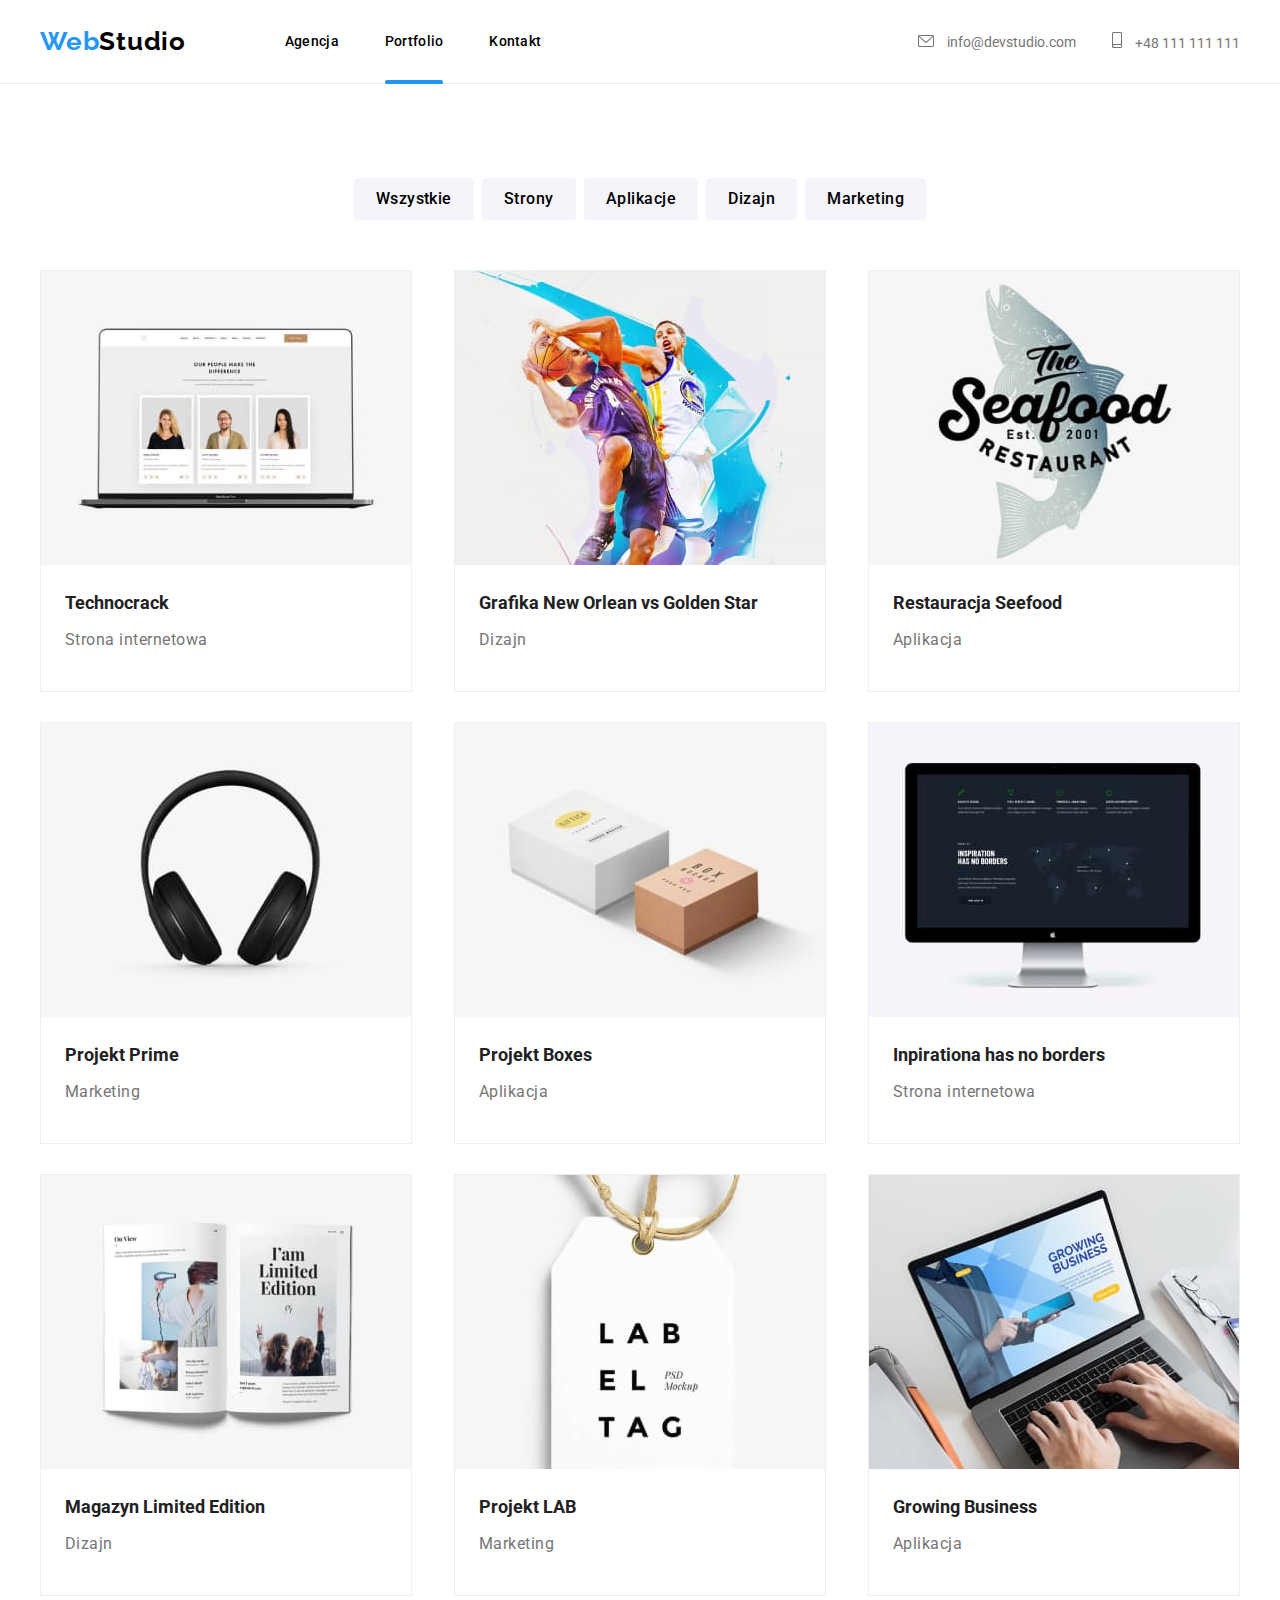
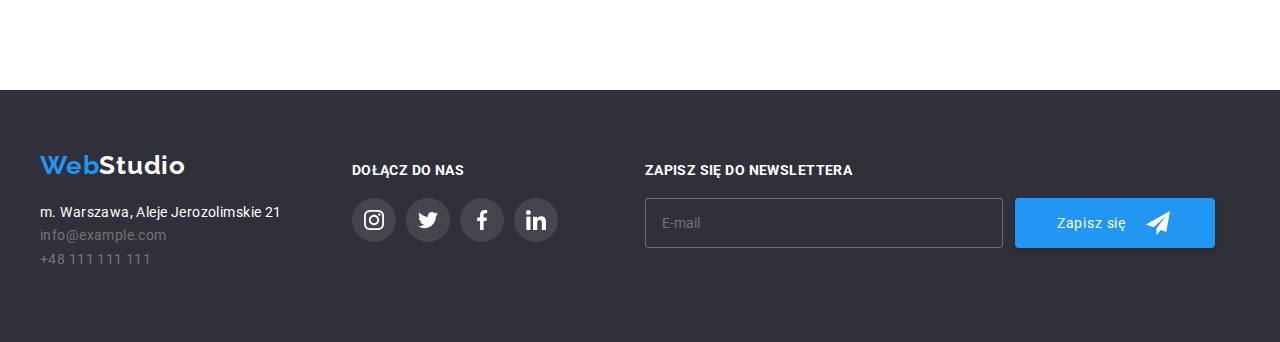
==== portfolio.html @ 285a7f30 "zklonowane repozytorium 06" ====
<!DOCTYPE html>
<html lang="pl">
<head>
    <meta charset="UTF-8">
    <meta http-equiv="X-UA-Compatible" content="IE=edge">
    <meta name="viewport" content="width=device-width, initial-scale=1.0">
    <link rel="stylesheet" href="https://cdnjs.cloudflare.com/ajax/libs/modern-normalize/1.0.0/modern-normalize.min.css" />
    <link rel="stylesheet" href="css/styles.css">
    <link rel="preconnect" href="https://fonts.googleapis.com">
    <link rel="preconnect" href="https://fonts.gstatic.com" crossorigin>
    <link href="https://fonts.googleapis.com/css2?family=Raleway:wght@700&family=Roboto:wght@400;500;700;900&display=swap"
        rel="stylesheet">
    <title>Portfolio</title>
</head>
<body>
    <header>
        <div class="container">
            <a class="logo" href="index.html"><span class="logo-accent">Web</span>Studio</a>
            <nav class="navigation">
                <ul class="list">
                    <li class="list-nav-item"><a class="link" href="index.html">Agencja</a></li>
                    <li class="list-nav-item"><a class="link active" href="portfolio.html">Portfolio</a></li>
                    <li class="list-nav-item"><a class="link" href="/contact">Kontakt</a></li>
                </ul>
            </nav>
            <div class="link-contact-icon">
                <a href="mailto:info@devstudio.com" class="link-contact">
                    <svg class="icon-contact" id="icon-envelope" width="16" height="12">
                        <use href="images/icon.svg#icon-envelope"></use>
                            </svg> info@devstudio.com</a>
            </div>
            <div class="link-contact-icon">
                <a href="tel:+48111111111" class="link-contact">
                    <svg class="icon-contact" id="icon-smartphone" width="10" height="16">
                        <use href="images/icon.svg#icon-smartphone"></use>
                            </svg> +48 111 111 111</a>
            </div>
    </header>
    <main>
        <section class="portfolio-list-button">
            <div class="container">
                <ul class="list portfolio-list-button">
                    <li class="porfolio-list-item"><button class="button-portfolio" type="button">Wszystkie</button></li>
                    <li class="porfolio-list-item"><button class="button-portfolio" type="button">Strony</button></li>
                    <li class="porfolio-list-item"><button class="button-portfolio" type="button">Aplikacje</button></li>
                    <li class="porfolio-list-item"><button class="button-portfolio" type="button">Dizajn</button></li>
                    <li class="porfolio-list-item"><button class="button-portfolio" type="button">Marketing</button></li>
                </ul>
            </div>
        </section>
        <section>
            <div class="container">
            <ul class="list portfolio-list-card">
                <li class="portfolio-card-item">    
                    <figure class="portfolio-card">
                        <img src="images/technocrack.jpg" alt="Technocrack" width="370px" height="294">
                        <div class="overlay">
                            <p class="overlay-text">Technocrack jest popularną platformą wykorzystywaną do rozpowszechniania koronawirusa. Firmy wykorzystują tę platformę
                            do celów szpiegowskich i ataków na niezabezpieczone serwery konkurencji</p>
                        </div>
                        <figcaption class="figcaption-portfolio">
                            <h3>Technocrack</h3>
                            <p class="accent-card">Strona internetowa</p>
                        </figcaption>
                    </figure>
                </li>
                <li class="portfolio-card-item">
                     <figure class="portfolio-card">
                        <img src="images/new-orlean-vs-golden-star.jpg" alt="New Orlean vs Golden Star" width="370" height="294">
                        <div class="overlay">
                            <p class="overlay-text">Technocrack jest popularną platformą wykorzystywaną do rozpowszechniania koronawirusa. Firmy
                                wykorzystują tę platformę
                                do celów szpiegowskich i ataków na niezabezpieczone serwery konkurencji</p>
                        </div>
                        <figcaption class="figcaption-portfolio">
                            <h3>Grafika New Orlean vs Golden Star</h3>
                            <p class="accent-card">Dizajn</p>
                        </figcaption>
                    </figure>
                </li>
                <li class="portfolio-card-item">
                     <figure class="portfolio-card">
                        <img src="images/restauracja-seefood.jpg" alt="Restauracja Seefood" width="370" height="294">
                        <div class="overlay">
                            <p class="overlay-text">Technocrack jest popularną platformą wykorzystywaną do rozpowszechniania koronawirusa. Firmy
                                wykorzystują tę platformę
                                do celów szpiegowskich i ataków na niezabezpieczone serwery konkurencji</p>
                        </div><figcaption class="figcaption-portfolio">
                            <h3>Restauracja Seefood</h3>
                            <p class="accent-card">Aplikacja</p>
                        </figcaption>
                     </figure>
                </li>
                <li class="portfolio-card-item">
                    <figure class="portfolio-card">
                        <img src="images/projekt-prime.jpg" alt="Projekt Prime" width="370" height="294">
                        <div class="overlay">
                            <p class="overlay-text">Technocrack jest popularną platformą wykorzystywaną do rozpowszechniania koronawirusa. Firmy
                                wykorzystują tę platformę
                                do celów szpiegowskich i ataków na niezabezpieczone serwery konkurencji</p>
                        </div>
                        <figcaption class="figcaption-portfolio">
                            <h3>Projekt Prime</h3>
                            <p class="accent-card">Marketing</p>
                        </figcaption>
                    </figure>
                </li>
                <li class="portfolio-card-item">
                    <figure class="portfolio-card">
                        <img src="images/projekt-boxes.jpg" alt="Projekt boxes" width="370" height="294">
                        <div class="overlay">
                            <p class="overlay-text">Technocrack jest popularną platformą wykorzystywaną do rozpowszechniania koronawirusa. Firmy
                                wykorzystują tę platformę
                                do celów szpiegowskich i ataków na niezabezpieczone serwery konkurencji</p>
                        </div>
                        <figcaption class="figcaption-portfolio">
                            <h3>Projekt Boxes</h3>
                            <p class="accent-card">Aplikacja</p>
                        </figcaption>
                    </figure>
                </li>
                <li class="portfolio-card-item">
                    <figure class="portfolio-card">
                        <img src="images/Inspiration-has-no-Borders.jpg" alt="Inspiration has no borders" width="370" height="294">
                        <div class="overlay">
                            <p class="overlay-text">Technocrack jest popularną platformą wykorzystywaną do rozpowszechniania koronawirusa. Firmy
                                wykorzystują tę platformę
                                do celów szpiegowskich i ataków na niezabezpieczone serwery konkurencji</p>
                        </div>
                        <figcaption class="figcaption-portfolio">
                            <h3>Inpirationa has no borders</h3>
                            <p class="accent-card">Strona internetowa</p>
                        </figcaption>
                    </figure>
                </li>
                <li class="portfolio-card-item">
                    <figure class="portfolio-card">
                        <img src="images/Magazyn-Limited-Edition.jpg" alt="Magazyn Limited Edition" width="370" height="294">
                        <div class="overlay">
                            <p class="overlay-text">Technocrack jest popularną platformą wykorzystywaną do rozpowszechniania koronawirusa. Firmy
                                wykorzystują tę platformę
                                do celów szpiegowskich i ataków na niezabezpieczone serwery konkurencji</p>
                        </div>
                        <figcaption class="figcaption-portfolio">
                            <h3>Magazyn Limited Edition</h3>
                            <p class="accent-card">Dizajn</p>
                        </figcaption>
                    </figure>
                </li>
                <li class="portfolio-card-item">
                    <figure class="portfolio-card">
                        <img src="images/Projekt-LAB.jpg" alt="Projekt LAB" width="370" height="294">
                        <div class="overlay">
                            <p class="overlay-text">Technocrack jest popularną platformą wykorzystywaną do rozpowszechniania koronawirusa. Firmy
                                wykorzystują tę platformę
                                do celów szpiegowskich i ataków na niezabezpieczone serwery konkurencji</p>
                        </div>
                        <figcaption class="figcaption-portfolio">
                            <h3>Projekt LAB</h3>
                            <p class="accent-card"></span>Marketing</p>
                        </figcaption>
                    </figure>
                </li>
                <li class="portfolio-card-item">
                    <figure class="portfolio-card">
                        <img src="images/Growing-Business.jpg" alt="Growing Business" width="370" height="294">
                        <div class="overlay">
                            <p class="overlay-text">Technocrack jest popularną platformą wykorzystywaną do rozpowszechniania koronawirusa. Firmy
                                wykorzystują tę platformę
                                do celów szpiegowskich i ataków na niezabezpieczone serwery konkurencji</p>
                        </div>
                        <figcaption class="figcaption-portfolio">
                            <h3>Growing Business</h3>
                            <p class="accent-card">Aplikacja</p>
                        </figcaption>
                    </figure>
                </li>

            </ul>
            </div>
        </section>
    </main>
    <footer class="footer">
        <div class="container">
            <div class="footer-flex">
                <div class="footer-aside">
                    <a class="logo" href="/"><span class="logo-accent">Web</span><span
                            class="logo-accent-footer">Studio</span></a>
                    <div class="footer-adress">
                        <address class="address">m. Warszawa, Aleje Jerozolimskie 21</address>
                        <address class="address">
                            <a class="link-contact" href="mailto:info@example.com"> info@example.com</a>
                        </address>
                        <address class="address">
                            <a class="link-contact" href="tel:+48111111111">+48 111 111 111</a>
                        </address>
                    </div>
                </div>    
                <section class="footer-social-links">
                    <h4 class="footer-social-links-tittle"> DOŁĄCZ DO NAS</h4>
                    <ul class="footer-social-list list">
                        <li class="footer-social-list-item_link">
                            <a class="footer-social-list_link" href="https://www.instagram.com">
                                <svg class="footer-social-icon" id="icon-instagram" width="44" height="44">
                                    <use href="images/icon.svg#icon-instagram"></use>
                                </svg>
                            </a>
                        </li>
                        <li class="footer-social-list-item_link">
                            <a class="footer-social-list_link" href="https://twitter.com">
                                <svg class="footer-social-icon" id="icon-twitter" width="44" height="44">
                                    <use href="images/icon.svg#icon-twitter"></use>
                                </svg>
                            </a>
                        </li>
                        <li class="footer-social-list-item_link">
                            <a class="footer-social-list_link" href="https://facebook.com">
                                <svg class="footer-social-icon" id="icon-facebbok" width="44" height="44">
                                    <use href="images/icon.svg#icon-facebook"></use>
                                </svg>
                            </a>
                        </li>
                        <li class="footer-social-list-item_link">
                            <a class="footer-social-list_link" href="https://pl.linkedin.com/">
                                <svg class="footer-social-icon" id="icon-in" width="44" height="44">
                                    <use href="images/icon.svg#icon-in"></use>
                                </svg>
                            </a>
                        </li>
                    </ul>
                </section>
                <div class="newsletter-flex">
                    <form class="newsletter">
                        <label class="footer-social-links-tittle" name="email"> ZAPISZ SIĘ DO NEWSLETTERA</label>
                        <div class="newsletter-submit-flex">
                            <input class="newsletter-input" type="email" placeholder="E-mail" />
                            <button class="newsletter-button" type="submit">
                                <p>Zapisz się</p>
                                <svg class="newsletter-submit-svg">
                                    <use class="newsletter-icon-svg" href="/images/icon.svg#icon-send"></use>
                                </svg>
                            </button>
                        </div>
                    </form>
                </div>
            </div>
    </footer>

</body>
</html>
---- css/styles.css ----
body {
        font-family: 'Roboto', 'Raleway', sans-serif;
        color:var(--main-color);
        
    }

    :root {
        --main-color: #212121;
        --logo-color: #2196F3;
        --link-color: #757575;
        --link-color1: #AFB1B8;
        --bg-color: #2F303A;
    }
    .container {
        width: 1200px;
        padding: 0;
        align-items: center;
        margin: 0 auto;
    }

    a {
        text-decoration: none;
        color:#000000;
    }

    ul,
    p {
        padding: 0;
        margin: 0;
    }

    .list {
        list-style: none;
        padding: 0;
        margin: 0;
    }

    h1,
    h2,
    h3,
    h4,
    h5,
    h6 {
        margin: 0;
    }

    img {
        display: block;
    }

    header .container {
        display: flex;
        justify-content: space-between;
    }

    header {
        border-bottom: 1px solid #ECECEC;
    }

    div .navigation {
        display: flex;
        padding-top: 32px;
        padding-bottom: 32px;     
    }

        /* WebStudio */
    .logo {
        font-family: 'Raleway';
        font-weight: 700;
        font-size: 26px;
        line-height: 1.17;
        margin-right: 93px;
        /* identical to box height */
        letter-spacing: 0.03em;
        padding: 25px 0;
    }

    .logo:hover {
        text-decoration-color: var(--logo-color) ;
    }

    .logo-accent {
        color: var(--logo-color);
       
    }
        /*ustawienia wspólne dla link*/
    .link {
        font-weight: 500;
        font-size: 14px;
        line-height: 1.17;
        letter-spacing: 0.02em;
        transition-property: color;
        transition-duration: 250ms;
        transition-timing-function: cubic-bezier(0.4, 0, 0.2, 1); 
    }    

    .link:hover, 
    .link:focus,
    .link:active {
        color: var(--logo-color);
    }
    
    .link-contact {
        font-size: 14px;
        color: var(--link-color);
        padding: 32px 0;
        transition-property: color;
        transition-duration: 250ms;
        transition-timing-function: cubic-bezier(0.4, 0, 0.2, 1);
    }

    .link-contact:hover,
    .link-contact:focus {
        color: var(--logo-color);
    }


a svg {
    fill: currentColor;
}
.link-contact-icon:not(:last-child) {
    margin-right: 30px;
}
.link-contact-icon {
    display: flex;
    justify-content:center;
    align-items: center;
}
.icon-contact {
    margin-right: 10px;
   
}

ul.list {
    justify-content: space-between;
    display: flex;
}
li.list-nav-item {
    display: flex;
    margin-right: 371px;
}

.list-nav-item:not(:last-child) {
    margin-right: 46px;  
}

.link-contact {
    justify-content: space-evenly;
}
.title {
    max-width: 696px;
    font-weight: 900;
    font-size: 44px;
    line-height: 1.36;
    color: #FFFFFF;
    text-align: center;
    letter-spacing: 0.06em;
    margin-bottom: 30px;
    text-transform: uppercase;
}
   
.title-section {
    display: flex;
    height: 600px;
    padding: 94px 0;
    background-image:linear-gradient(
        rgba(98, 100, 110, 0.4),
        rgba(98, 100, 110, 0.4)),
    url("../images/Img.jpg");
    background-size: cover;
    background-position: center;
    background-repeat: no-repeat;
    /*background-color: rgba(98, 100, 110, 0.4);*/
} 

button {
    font-family: inherit;
    cursor: pointer;
    display: flex;
    justify-content: center;
}

.title-button {
    width: 200px;
    height: 50px;    
    font-weight: 700;
    line-height: 1.87;
    letter-spacing: 0.06em;
    color: #FFFFFF;
    background: var(--logo-color);
    box-shadow: 0px 4px 4px rgba(0, 0, 0, 0.15);
    border-radius: 4px;
    border: none;
    align-items: center;
    justify-content: center;
}
main .title-section {
    flex-direction: column;
    align-items: center;
    justify-content: center;
}
.title-section .container {
    justify-content: center;
    display: flex;
    flex-direction: column;
}

/* portfolio buttons*/

div .portfolio-list-button {
    justify-content: center;
    padding-top: 94px;
    padding-bottom: 50px;
}

ul .porfolio-list-item:not(:last-child) {
    padding-right: 8px;
}
.button-portfolio {
    padding: 6px 22px;
    background: #F5F4FA;
    border-radius: 4px;
    font-weight: 500;
    line-height: 1.875;
    letter-spacing: 0.03em;
    border:none;
    transition-property: background-color, color, box-shadow;
    transition-duration: 250ms;
    transition-timing-function: cubic-bezier(0.4, 0, 0.2, 1);
   
}

.button-portfolio:hover,
.button-portfolio:focus,
.button-portfolio:active {
    background-color: var(--logo-color);
    color: #FFFFFF;
    /* shadow-middle */
    box-shadow: 0px 3px 1px rgba(0, 0, 0, 0.1), 0px 1px 2px rgba(0, 0, 0, 0.08), 0px 2px 2px rgba(0, 0, 0, 0.12);
    border-radius: 4px;
}

/*portfolio cards*/
div .portfolio-list-card {
    display: flex;
    flex-wrap: wrap; 
    padding-bottom: 94px;
}

ul .portfolio-card-item:nth-child(-n + 5) {
    margin-bottom: 30px;
}
li .portfoli-card-item {
    margin-left: 10px;
    margin-top: 10px;
    flex-basis: calc(100%/3-10px);
}

ul .portfolio-list-card {
    display: flex;
    flex-wrap: wrap;
    margin-left: -10px;
    margin-top: -10px;
}

.portfolio-card {
    margin: 0;
    /*width: 370px;
    height: 404px;*/
    line-height: 2;
    background: #FFFFFF;
    border: 1px solid #EEEEEE;
    cursor: pointer;
    position: relative;
    overflow: hidden;
    transition-property: box-shadow;
    transition-duration: 250ms;
    transition-timing-function: cubic-bezier(0.4, 0, 0.2, 1);
}
.portfolio-card:hover .overlay,
.portfolio-card:focus .overlay {
    opacity: 1;
    transform: translatey(0);
        
}
.portfolio-card:hover,
.portfolio-card:focus {
    box-shadow: 0px 1px 1px rgba(0, 0, 0, 0.12), 0px 4px 4px rgba(0, 0, 0, 0.06), 1px 4px 6px rgba(0, 0, 0, 0.16);
}

.portfolio-card>img {
    position: relative;
    
}

.overlay {
    /* hover overlay */
    margin: 0;
    position: absolute;
    width: 100%;
    height: 294px;
    left: 0px;
    bottom: 126px;
    overflow: hidden;
    
    background: rgba(33, 150, 243, 0.9);
    transform: translatey(100%);
    transition-property: transform;
    transition-duration: 250ms;
    transition-timing-function: cubic-bezier(0.4, 0, 0.2, 1);
    opacity: 0;
}
.overlay-text {
        position: absolute;
        width: 301px;
        height: 196px;
        left: 24px;
        top: 49px;
   
        font-family: 'Roboto';
        font-style: normal;
        font-weight: 400;
        font-size: 18px;
        line-height: 28px;
        /* or 156% */
        letter-spacing: 0.03em;
        color: #FFFFFF;
}

.figcaption-portfolio .accent-card {
    text-align: left;
    padding-top: 4px;
}
.portfolio-card >figcaption {
    /*z-index: 3;*/
    position: sticky;
    opacity: 1;
    bottom: 0px;
    left: 0px;
    background-color: #FFFFFF;
}

.figcaption-portfolio {
    padding: 20px 24px;
    
}
/*nasze atuty*/

.atuty {
    font-size: 14px;
    line-height: 1.71;
    letter-spacing: 0.03em;
    padding: 94px 0;
    justify-content: space-between;
    margin: 0;
}

.icon-item-atuty {
    display: flex;
    justify-content: center;
    padding: 25px 0;
    background-color: rgba(245, 244, 250, 1);
    border-radius: 4%;
    height: 120px;
    margin-bottom: 30px;
    
}

/*nagłówek tekstu*/
h6 {
    font-size: 14px;
    line-height: 1.17;
    margin-bottom: 10px;
    text-transform: uppercase;
}

.text {
    /*width: 270px; 
    height: 75px;*/
    font-size: 14px;  
    line-height: 24px;
    color: var(--link-color);
    text-align: left;
    vertical-align: top;   
}

.list-atuty {
    display: flex;
    justify-content: space-between;
    margin-left: -10px;
    list-style: none;
}
ul .list-item-atuty {
    align-items: center;
    justify-content:space-between;
    /*padding-right: 30px;*/
    
    max-width: 270px;
}

ul .list-item-atuty .icon-atuty {
    align-items: center;
}
.icon-atuty {
    width: 70px;
    height: 70px;
}

    /*nagłówek Czym się zajmujemy*/
h2 {
    font-size: 36px;
    line-height: 1.17;
    letter-spacing: 0.06em;
    text-align: center;
    padding-bottom: 50px;
}

.list-images .container {
    padding-bottom: 94px;
}
.list-images-item {
    position: relative;
}

.label {
    font-size: 14px;
    color: #FFFFFF;

    font-weight: 700;
    line-height: 16px;
    text-align: center;
    justify-items: center;
    letter-spacing: 0.03em;
    text-transform: uppercase;
    background: rgba(47, 48, 58, 0.8);
    padding-top: 27px;

    position: absolute;
    width: 370px;
    height: 70px;
    left: 0px;
    bottom: 0px;
       
}

    /*nasz zespół*/

.team {
    padding: 94px 0;
    line-height: 1.17;
    background-color: #f5f4fa;
    justify-content: space-between;
}
.team-card {
    margin: 0;
    padding: 0;
    line-height: 1.17;
    background: #FFFFFF;
    /* material shadow v1 */
    box-shadow: 0px 1px 3px rgba(0, 0, 0, 0.12), 0px 1px 1px rgba(0, 0, 0, 0.14), 0px 2px 1px rgba(0, 0, 0, 0.2);
    border-radius: 0px 0px 4px 4px; 
}

figcaption .accent-card {
    padding-bottom: 16px;
    text-align: center;
}

h4 {
    font-size: 16px;
    text-align: center;
    padding: 30px 99px 0;
}
h3 {
    font-size: 18px;
}

.accent-card {
    line-height: 1.875;
    letter-spacing: 0.03em;
    color: var(--link-color); 
}

.social-list_link:hover,
.social-list_link:focus {
    background-color: #2196F3;
    color: #FFFFFF;
}

.social-list_link {
    width: 44px;
    height: 44px;
    display: flex;
    justify-content: center;
    align-items: center;
    border-radius: 50%;
    background-color: #FFFFFF;
    color: var(--link-color1);
    margin-right: 10px;
    transition-property: background-color, color;
    transition-duration: 250ms;
    transition-timing-function: cubic-bezier(0.4, 0, 0.2, 1);
}

.social-icon {
    width: 20px;
    height: 20px;
    display: flex;
    color: currentColor;
    justify-content: center;
    align-items: center;
}

ul .social-list {
    display: flex;
    justify-content: center;
    text-decoration: none;
    padding-bottom: 42px;
    
}

.social-list-item_link {
    margin-right: 10px;
}


/*nasi klienci*/

.list-client-items {
    list-style-type: none;
    display: flex;
    justify-content: space-between;
    align-items: center;
    margin-bottom: 94px;
    
}

.clients h2 {
    align-items: center;
    padding-top: 94px;
    font-weight: 700;
    font-size: 36px;
    line-height: 42px;
    text-align: center;
    letter-spacing: 0.03em;
    color: #212121;
    
}
.client-item-list {
    width: 170px;
    height: 92px;
    border: 1px solid rgba(175, 177, 184, 1);
    border-radius: 4%;
    cursor: pointer;
    display: flex;
    justify-content: center;
    color: var(--link-color1);
    transition-property: color;
    transition-duration: 250ms;
    transition-timing-function: cubic-bezier(0.4, 0, 0.2, 1);
        
}
.client-item-list-icon {
    width: 106px;
    height: 61px;
    display: flex;
    align-items: center;
    margin: auto;
}

.client-item-list:hover,
.client-item-list:focus {
    color: var(--logo-color);
    border: 1px solid var(--logo-color);
}
    /* Footer bg */
.footer {
    height: 252px;
    font-weight: 400;
    font-size: 14px;
    line-height: 1.71;
    color: #FFFFFF;
    background: var(--bg-color);
    letter-spacing: 0.03em;
}

footer .container .logo {
    display: flex;
    padding-top: 60px;
    padding-bottom: 20px;

}
.address {
    font-style: normal;
}
 
a.address {
    color: var(--link-color);
}
.footer-adress {
    margin-bottom: 60px;
}

.logo-accent-footer {
        color:#FFFFFF;
}
.footer-flex {
    display: flex;
}
.footer-aside{
    padding-right: 70px;
}
.footer-social-links {
    display: flex;
    align-items:baseline;
    justify-content: baseline;
    flex-direction: column;  
}

.newsletter-flex-tittle,
.footer-social-links-tittle {
    font-style: normal;
    font-size: 14px;
    font-weight: 700;
    line-height: 16px;
    letter-spacing: 0.03em;
    text-transform: uppercase;
    text-align: left;
    padding: 72px 0 20px;
    color: #FFFFFF;
}

.footer-social-list_link:hover,
.footer-social-list_link:focus {
    background-color: #2196F3;
    color: #FFFFFF;
}

.footer-social-list_link {
    
    width: 44px;
    height: 44px;
    display: flex;
    justify-content: center;
    align-items: center;
    border-radius: 50%;
    color: #FFFFFF;
    background-color: rgba(255, 255, 255, 0.1);
    transition-property: background-color, color;
    transition-duration: 250ms;
    transition-timing-function: cubic-bezier(0.4, 0, 0.2, 1);
}

.footer-social-icon {
    width: 20px;
    height: 20px;
    display: flex;
    color: #FFFFFF;
    justify-content: center;
    align-items: center;
}
.footer-social-list {
    display: flex;
    justify-content: center;
    text-decoration: none;
    
}
.footer-social-list-item_link {
    margin-right: 10px;
}

/*podkreślenie bieżącej strony*/

.active::after {
    content: "";
    display: block;
    width: 100%;
    border-top: 4px solid #2196F3;
    border-radius: 2px;
    position: relative;
    top: 30px;
    background: #2196F3;
    margin-bottom: -6px;
}

  li .active {
      position: relative;
  }  

/*backdrop*/

.backdrop {
    position: fixed;
    top: 0;
    left: 0;
    width: 100%;
    height: 100%;
    background-color: #E5E5E5;
    background: rgba(0, 0, 0, 0.2);
    transition-property: transform, scale, opacity;
    transition: 2500ms cubic-bezier(0.19, 1, 0.22, 1);
    animation-name: modalmove;
    animation-duration: 4000ms;
    animation-iteration-count: 1;
    animation-timing-function: cubic-bezier(0.075, 0.82, 0.165, 1);
   
}
.modal {    
/* Okno modalne */
    position: absolute;
    width: 528px;
    height: 581px;
    left: 50%;
    top: 50%;
    background: #FFFFFF;
    box-shadow: 0px 1px 3px rgba(0, 0, 0, 0.12), 0px 1px 1px rgba(0, 0, 0, 0.14), 0px 2px 1px rgba(0, 0, 0, 0.2);
    border-radius: 4px;
    transition-property: transform, scale, opacity;
    transform: translate(-50%, -50%);
    
}
@keyframes modalmove {
    0%
    {
    transform: scale(0%);
        opacity: 0.7;}
    50%
    {
    transform: scale(50%);
   opacity: 0.7; }
    100%
    {
    transform: scale(100%);
        opacity: 1;}
}

.is-hidden {
    opacity:0;
    visibility: hidden;
    pointer-events: none;
}
.modal-close-btn {
    /* close */
    width: 30px;
    height: 30px;
    position: absolute;
    left: 490px;
    top: 8px;
    background-color: #FFFFFF;
    border: 1px solid rgba(0, 0, 0, 0.1);
    border-radius: 50%;
    font-size: 15px;
    display: block;
    justify-items: center;
    
}

.is-hidden .modal {
    transform: translate(-50%);
    transition: 2500ms cubic-bezier(0.19, 1, 0.22, 1);
}

.modal-tittle {
    /* Zostaw swoje dane w formularzu poniżej */
    
    position: absolute;
    width: 448px;
    height: 23px;
    left: 40px;
    top: 40px;
    
    font-family: 'Roboto';
    font-style: normal;
    font-weight: 700;
    font-size: 20px;
    line-height: 23px;
    text-align: center;
    letter-spacing: 0.03em;
    
    color: #212121;
}
.modal-inputs {
    /* Inputs */
    position: absolute;
    width: 448px;
    height: 342px;
    left: 40px;
    top: 75px;
   
   
}
label {
    display: flex;
    flex-direction: column;
    color:#757575;
    font-weight: 400;
    font-size: 12px;
    line-height: 14px;
    letter-spacing: 0.01em;
    margin-top: 0;   
}


label:nth-child(4) {
    height: 120px;
}

input, textarea {
    color: rgba(117, 117, 117, 0.5);
    padding: 12px 42px;
    border: 1px solid rgba(33, 33, 33, 0.2);
    border-radius: 4px;
    margin-top: 4px;
    transition-property: color, border, fill;
    transition-duration: 250ms;
    transition-timing-function: cubic-bezier(0.4, 0, 0.2, 1);
}
label textarea {
    resize: none;
    text-align: left;
    height: 120px;
    padding-left: 16px;
    
}
.checkbox {
    justify-content: center;
    align-items: center;
    
}


.checkbox-link {
    text-decoration: underline;
    color: var(--logo-color);
}
.submit-button {
    width: 200px;
    height: 50px;
    
    background: #2196F3;
    box-shadow: 0px 4px 4px rgba(0, 0, 0, 0.15);
    border: #2196F3 solid;
    border-radius: 4px;
    
    font-weight: 700;
    font-size: 16px;
    line-height: 30px;
        /* identical to box height, or 188% */
    align-items: center;
    text-align: center;
    letter-spacing: 0.06em;
    color: #FFFFFF;
    justify-items: center;
    align-items: center;
    margin: 30px auto 40px;
}
.agrement-text {
    display: flex;
    justify-content: center;
    align-items: center;
    margin-top: 20px;
}
.agrement-text::before {
    content: "";
    display: inline-block;
    width: 16px;
    height: 16px;
    outline: 1px solid var(--main-color);
    border-radius: 2px;
    border: none;
    margin-right: 5px;
    
}
.checkbox-input:checked + .agrement-text::before {
    background-color: var(--logo-color);
    background-image: url(../images/input.svg);
    background-repeat: no-repeat;
    background-position: center;
    border: 3px solid var(--logo-color);
    outline: var(--logo-color);
    
}
.visually-hidden {
    position: absolute;
    clip: rect(1px 1px 1px 1px);
    clip: rect(1 px 1px 1px 1px);
    padding: 0;
    border: 0;
    height: 1px;
    width: 1px;
    overflow: hidden; 
}
.modal-icon {
    width: 18px;
    height: 18px;
    position: relative;
    left: 12px;
    bottom: 28px;
    transition-property: border, fill;
    transition-duration: 250ms;
    transition-timing-function: cubic-bezier(0.4, 0, 0.2, 1);
}

input:focus,
textarea:focus {
    border: 1px solid rgba(33, 150, 243, 1);
    fill: #2196F3;
    outline: none;
    color:#000000;
}

.modal-inputs label:focus-within svg {
    fill: #2196F3;
    color: var(--main-color);
}

    
.newsletter-flex {
    display: flex;
    align-items: baseline;
    justify-content: baseline;
    flex-direction: column;
    margin-left: 77px;
}
.newsletter {
    display: flex;
    align-items: baseline;
    flex-direction: column;
    justify-content: center;
}
.newsletter-input {
    width: 358px;
    height: 50px;
    display: flex;
    align-items: flex-start;
    background-color: var(--bg-color);
    border: 1px solid rgba(255, 255, 255, 0.3);
    margin-top: 0px;
    margin-right: 12px;
    padding-left: 16px;
    transition: none;
    color: #FFFFFF;
    outline-color: #757575;
}

div .newsletter-input:focus {
    border: 3px solid rgba(255, 255, 255, 0.3);
    transition-property: border;
    transition-duration: 250ms;
    transition-timing-function: cubic-bezier(0.4, 0, 0.2, 1);
    color: #FFFFFF;
}
.newsletter-button {
    /* button */
    width: 200px;
    height: 50px;
    background: #2196F3;
    box-shadow: 0px 4px 4px rgba(0, 0, 0, 0.15);
    border-radius: 4px;
    letter-spacing: 0.06em;
    color: #FFFFFF;
    display: flex;
    align-items: center;
    padding-top: 10px;
    padding-bottom: 10px;
    padding-left: 42px;
    padding-right: 24px;
    border: none;
}



.newsletter-button > svg {
    width: 24px;
    height: 24px;
    justify-content: center;
    align-items: center;
    margin: 13px auto;
    display: flex;
    

}
.newsletter-submit-flex {
    display: flex;
    justify-content: center;
    align-content: center;
    
}
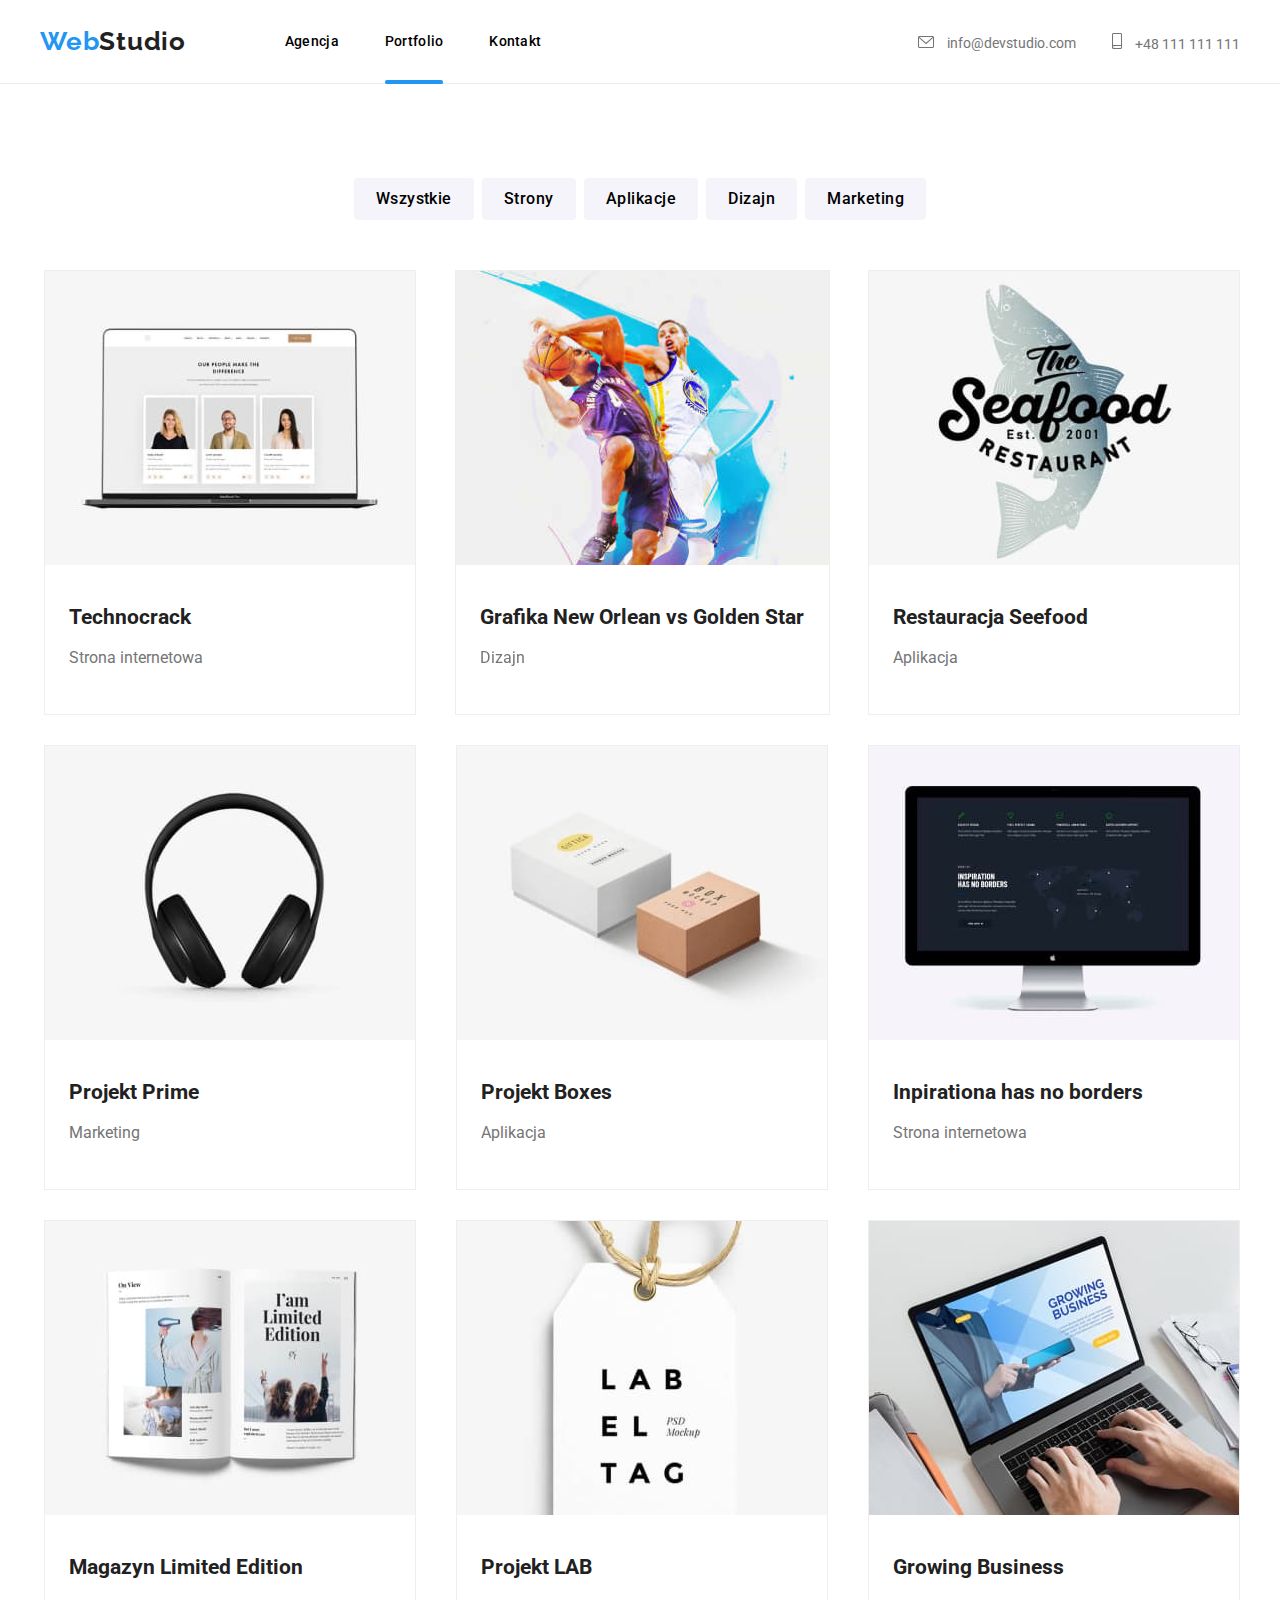
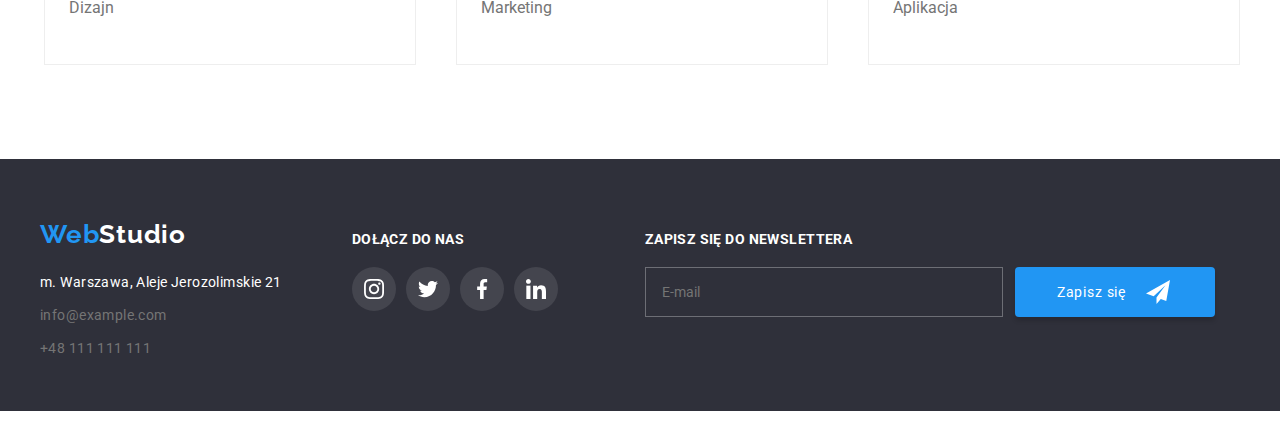
==== commit 3de43502: "reorganizacja cz1" ====
--- a/portfolio.html
+++ b/portfolio.html
@@ -5,7 +5,7 @@
     <meta http-equiv="X-UA-Compatible" content="IE=edge">
     <meta name="viewport" content="width=device-width, initial-scale=1.0">
     <link rel="stylesheet" href="https://cdnjs.cloudflare.com/ajax/libs/modern-normalize/1.0.0/modern-normalize.min.css" />
-    <link rel="stylesheet" href="css/styles.css">
+    <link rel="stylesheet" href="css/main.min.css">
     <link rel="preconnect" href="https://fonts.googleapis.com">
     <link rel="preconnect" href="https://fonts.gstatic.com" crossorigin>
     <link href="https://fonts.googleapis.com/css2?family=Raleway:wght@700&family=Roboto:wght@400;500;700;900&display=swap"
@@ -13,165 +13,166 @@
     <title>Portfolio</title>
 </head>
 <body>
-    <header>
-        <div class="container">
-            <a class="logo" href="index.html"><span class="logo-accent">Web</span>Studio</a>
+    <header class="page-header">
+        <div class="container page-header--container">
+            <a class="logo" href="index.html">Web<span class="logo--accent-header">Studio</span></a>
             <nav class="navigation">
                 <ul class="list">
-                    <li class="list-nav-item"><a class="link" href="index.html">Agencja</a></li>
-                    <li class="list-nav-item"><a class="link active" href="portfolio.html">Portfolio</a></li>
-                    <li class="list-nav-item"><a class="link" href="/contact">Kontakt</a></li>
+                    <li class="list__item"><a class="list__link" href="index.html">Agencja</a></li>
+                    <li class="list__item"><a class="list__link  list__link--active" href="portfolio.html">Portfolio</a></li>
+                    <li class="list__item"><a class="list__link" href="/contact">Kontakt</a></li>
                 </ul>
             </nav>
-            <div class="link-contact-icon">
-                <a href="mailto:info@devstudio.com" class="link-contact">
-                    <svg class="icon-contact" id="icon-envelope" width="16" height="12">
+            <div class="header-contacts">
+                <a href="mailto:info@devstudio.com" class="contact-link">
+                    <svg class="contact-link__icon" width="16" height="12">
                         <use href="images/icon.svg#icon-envelope"></use>
-                            </svg> info@devstudio.com</a>
-            </div>
-            <div class="link-contact-icon">
-                <a href="tel:+48111111111" class="link-contact">
-                    <svg class="icon-contact" id="icon-smartphone" width="10" height="16">
+                    </svg> info@devstudio.com</a>
+            </div>
+            <div class="header-contacts">
+                <a href="tel:+48111111111" class="contact-link">
+                    <svg class="contact-link__icon" width="10" height="16">
                         <use href="images/icon.svg#icon-smartphone"></use>
-                            </svg> +48 111 111 111</a>
-            </div>
+                    </svg> +48 111 111 111</a>
+            </div>
+        </div>
     </header>
     <main>
-        <section class="portfolio-list-button">
-            <div class="container">
-                <ul class="list portfolio-list-button">
-                    <li class="porfolio-list-item"><button class="button-portfolio" type="button">Wszystkie</button></li>
-                    <li class="porfolio-list-item"><button class="button-portfolio" type="button">Strony</button></li>
-                    <li class="porfolio-list-item"><button class="button-portfolio" type="button">Aplikacje</button></li>
-                    <li class="porfolio-list-item"><button class="button-portfolio" type="button">Dizajn</button></li>
-                    <li class="porfolio-list-item"><button class="button-portfolio" type="button">Marketing</button></li>
+        <section class="portfolio-buttons">
+            <div class="container portfolio-buttons--container">
+                <ul class="portfolio-buttons-list">
+                    <li class="portfolio-buttons__item"><button class="portfolio-buttons__button" type="button">Wszystkie</button></li>
+                    <li class="portfolio-buttons__item"><button class="portfolio-buttons__button" type="button">Strony</button></li>
+                    <li class="portfolio-buttons__item"><button class="portfolio-buttons__button" type="button">Aplikacje</button></li>
+                    <li class="portfolio-buttons__item"><button class="portfolio-buttons__button" type="button">Dizajn</button></li>
+                    <li class="portfolio-buttons__item"><button class="portfolio-buttons__button" type="button">Marketing</button></li>
                 </ul>
             </div>
         </section>
         <section>
             <div class="container">
-            <ul class="list portfolio-list-card">
-                <li class="portfolio-card-item">    
-                    <figure class="portfolio-card">
-                        <img src="images/technocrack.jpg" alt="Technocrack" width="370px" height="294">
+            <ul class="portfolio-list">
+                <li class="portfolio__item">    
+                    <figure class="portfolio__card">
+                        <img class="portfolio__img" src="images/technocrack.jpg" alt="Technocrack" width="370px" height="294">
                         <div class="overlay">
                             <p class="overlay-text">Technocrack jest popularną platformą wykorzystywaną do rozpowszechniania koronawirusa. Firmy wykorzystują tę platformę
                             do celów szpiegowskich i ataków na niezabezpieczone serwery konkurencji</p>
                         </div>
-                        <figcaption class="figcaption-portfolio">
+                        <figcaption class="portfolio-caption">
                             <h3>Technocrack</h3>
-                            <p class="accent-card">Strona internetowa</p>
-                        </figcaption>
-                    </figure>
-                </li>
-                <li class="portfolio-card-item">
-                     <figure class="portfolio-card">
-                        <img src="images/new-orlean-vs-golden-star.jpg" alt="New Orlean vs Golden Star" width="370" height="294">
-                        <div class="overlay">
-                            <p class="overlay-text">Technocrack jest popularną platformą wykorzystywaną do rozpowszechniania koronawirusa. Firmy
-                                wykorzystują tę platformę
-                                do celów szpiegowskich i ataków na niezabezpieczone serwery konkurencji</p>
-                        </div>
-                        <figcaption class="figcaption-portfolio">
+                            <p class="portfolio-caption  portfolio-caption--accent">Strona internetowa</p>
+                        </figcaption>
+                    </figure>
+                </li>
+                <li class="portfolio__item">
+                     <figure class="portfolio__card">
+                        <img class="portfolio__img" src="images/new-orlean-optimized.jpg" alt="New Orlean vs Golden Star" width="373" height="294">
+                        <div class="overlay">
+                            <p class="overlay-text">Technocrack jest popularną platformą wykorzystywaną do rozpowszechniania koronawirusa. Firmy
+                                wykorzystują tę platformę
+                                do celów szpiegowskich i ataków na niezabezpieczone serwery konkurencji</p>
+                        </div>
+                        <figcaption class="portfolio-caption">
                             <h3>Grafika New Orlean vs Golden Star</h3>
-                            <p class="accent-card">Dizajn</p>
-                        </figcaption>
-                    </figure>
-                </li>
-                <li class="portfolio-card-item">
-                     <figure class="portfolio-card">
-                        <img src="images/restauracja-seefood.jpg" alt="Restauracja Seefood" width="370" height="294">
-                        <div class="overlay">
-                            <p class="overlay-text">Technocrack jest popularną platformą wykorzystywaną do rozpowszechniania koronawirusa. Firmy
-                                wykorzystują tę platformę
-                                do celów szpiegowskich i ataków na niezabezpieczone serwery konkurencji</p>
-                        </div><figcaption class="figcaption-portfolio">
+                            <p class="portfolio-caption  portfolio-caption--accent">Dizajn</p>
+                        </figcaption>
+                    </figure>
+                </li>
+                <li class="portfolio__item">
+                     <figure class="portfolio__card">
+                        <img class="portfolio__img" src="images/restauracja-seefood.jpg" alt="Restauracja Seefood" width="370" height="294">
+                        <div class="overlay">
+                            <p class="overlay-text">Technocrack jest popularną platformą wykorzystywaną do rozpowszechniania koronawirusa. Firmy
+                                wykorzystują tę platformę
+                                do celów szpiegowskich i ataków na niezabezpieczone serwery konkurencji</p>
+                        </div><figcaption class="portfolio-caption">
                             <h3>Restauracja Seefood</h3>
-                            <p class="accent-card">Aplikacja</p>
+                            <p class="portfolio-caption  portfolio-caption--accent">Aplikacja</p>
                         </figcaption>
                      </figure>
                 </li>
-                <li class="portfolio-card-item">
-                    <figure class="portfolio-card">
-                        <img src="images/projekt-prime.jpg" alt="Projekt Prime" width="370" height="294">
-                        <div class="overlay">
-                            <p class="overlay-text">Technocrack jest popularną platformą wykorzystywaną do rozpowszechniania koronawirusa. Firmy
-                                wykorzystują tę platformę
-                                do celów szpiegowskich i ataków na niezabezpieczone serwery konkurencji</p>
-                        </div>
-                        <figcaption class="figcaption-portfolio">
+                <li class="portfolio__item">
+                    <figure class="portfolio__card">
+                        <img class="portfolio__img" src="images/projekt-prime.jpg" alt="Projekt Prime" width="370" height="294">
+                        <div class="overlay">
+                            <p class="overlay-text">Technocrack jest popularną platformą wykorzystywaną do rozpowszechniania koronawirusa. Firmy
+                                wykorzystują tę platformę
+                                do celów szpiegowskich i ataków na niezabezpieczone serwery konkurencji</p>
+                        </div>
+                        <figcaption class="portfolio-caption">
                             <h3>Projekt Prime</h3>
-                            <p class="accent-card">Marketing</p>
-                        </figcaption>
-                    </figure>
-                </li>
-                <li class="portfolio-card-item">
-                    <figure class="portfolio-card">
-                        <img src="images/projekt-boxes.jpg" alt="Projekt boxes" width="370" height="294">
-                        <div class="overlay">
-                            <p class="overlay-text">Technocrack jest popularną platformą wykorzystywaną do rozpowszechniania koronawirusa. Firmy
-                                wykorzystują tę platformę
-                                do celów szpiegowskich i ataków na niezabezpieczone serwery konkurencji</p>
-                        </div>
-                        <figcaption class="figcaption-portfolio">
+                            <p class="portfolio-caption  portfolio-caption--accent">Marketing</p>
+                        </figcaption>
+                    </figure>
+                </li>
+                <li class="portfolio__item">
+                    <figure class="portfolio__card">
+                        <img class="portfolio__img" src="images/projekt-boxes.jpg" alt="Projekt boxes" width="370" height="294">
+                        <div class="overlay">
+                            <p class="overlay-text">Technocrack jest popularną platformą wykorzystywaną do rozpowszechniania koronawirusa. Firmy
+                                wykorzystują tę platformę
+                                do celów szpiegowskich i ataków na niezabezpieczone serwery konkurencji</p>
+                        </div>
+                        <figcaption class="portfolio-caption">
                             <h3>Projekt Boxes</h3>
-                            <p class="accent-card">Aplikacja</p>
-                        </figcaption>
-                    </figure>
-                </li>
-                <li class="portfolio-card-item">
-                    <figure class="portfolio-card">
-                        <img src="images/Inspiration-has-no-Borders.jpg" alt="Inspiration has no borders" width="370" height="294">
-                        <div class="overlay">
-                            <p class="overlay-text">Technocrack jest popularną platformą wykorzystywaną do rozpowszechniania koronawirusa. Firmy
-                                wykorzystują tę platformę
-                                do celów szpiegowskich i ataków na niezabezpieczone serwery konkurencji</p>
-                        </div>
-                        <figcaption class="figcaption-portfolio">
+                            <p class="portfolio-caption  portfolio-caption--accent">Aplikacja</p>
+                        </figcaption>
+                    </figure>
+                </li>
+                <li class="portfolio__item">
+                    <figure class="portfolio__card">
+                        <img class="portfolio__img" src="images/Inspiration-has-no-Borders.jpg" alt="Inspiration has no borders" width="370" height="294">
+                        <div class="overlay">
+                            <p class="overlay-text">Technocrack jest popularną platformą wykorzystywaną do rozpowszechniania koronawirusa. Firmy
+                                wykorzystują tę platformę
+                                do celów szpiegowskich i ataków na niezabezpieczone serwery konkurencji</p>
+                        </div>
+                        <figcaption class="portfolio-caption">
                             <h3>Inpirationa has no borders</h3>
-                            <p class="accent-card">Strona internetowa</p>
-                        </figcaption>
-                    </figure>
-                </li>
-                <li class="portfolio-card-item">
-                    <figure class="portfolio-card">
-                        <img src="images/Magazyn-Limited-Edition.jpg" alt="Magazyn Limited Edition" width="370" height="294">
-                        <div class="overlay">
-                            <p class="overlay-text">Technocrack jest popularną platformą wykorzystywaną do rozpowszechniania koronawirusa. Firmy
-                                wykorzystują tę platformę
-                                do celów szpiegowskich i ataków na niezabezpieczone serwery konkurencji</p>
-                        </div>
-                        <figcaption class="figcaption-portfolio">
+                            <p class="portfolio-caption  portfolio-caption--accent">Strona internetowa</p>
+                        </figcaption>
+                    </figure>
+                </li>
+                <li class="portfolio__item">
+                    <figure class="portfolio__card">
+                        <img class="portfolio__img" src="images/Magazyn-Limited-Edition.jpg" alt="Magazyn Limited Edition" width="370" height="294">
+                        <div class="overlay">
+                            <p class="overlay-text">Technocrack jest popularną platformą wykorzystywaną do rozpowszechniania koronawirusa. Firmy
+                                wykorzystują tę platformę
+                                do celów szpiegowskich i ataków na niezabezpieczone serwery konkurencji</p>
+                        </div>
+                        <figcaption class="portfolio-caption">
                             <h3>Magazyn Limited Edition</h3>
-                            <p class="accent-card">Dizajn</p>
-                        </figcaption>
-                    </figure>
-                </li>
-                <li class="portfolio-card-item">
-                    <figure class="portfolio-card">
-                        <img src="images/Projekt-LAB.jpg" alt="Projekt LAB" width="370" height="294">
-                        <div class="overlay">
-                            <p class="overlay-text">Technocrack jest popularną platformą wykorzystywaną do rozpowszechniania koronawirusa. Firmy
-                                wykorzystują tę platformę
-                                do celów szpiegowskich i ataków na niezabezpieczone serwery konkurencji</p>
-                        </div>
-                        <figcaption class="figcaption-portfolio">
+                            <p class="portfolio-caption  portfolio-caption--accent">Dizajn</p>
+                        </figcaption>
+                    </figure>
+                </li>
+                <li class="portfolio__item">
+                    <figure class="portfolio__card">
+                        <img class="portfolio__img" src="images/Projekt-LAB.jpg" alt="Projekt LAB" width="370" height="294">
+                        <div class="overlay">
+                            <p class="overlay-text">Technocrack jest popularną platformą wykorzystywaną do rozpowszechniania koronawirusa. Firmy
+                                wykorzystują tę platformę
+                                do celów szpiegowskich i ataków na niezabezpieczone serwery konkurencji</p>
+                        </div>
+                        <figcaption class="portfolio-caption">
                             <h3>Projekt LAB</h3>
-                            <p class="accent-card"></span>Marketing</p>
-                        </figcaption>
-                    </figure>
-                </li>
-                <li class="portfolio-card-item">
-                    <figure class="portfolio-card">
-                        <img src="images/Growing-Business.jpg" alt="Growing Business" width="370" height="294">
-                        <div class="overlay">
-                            <p class="overlay-text">Technocrack jest popularną platformą wykorzystywaną do rozpowszechniania koronawirusa. Firmy
-                                wykorzystują tę platformę
-                                do celów szpiegowskich i ataków na niezabezpieczone serwery konkurencji</p>
-                        </div>
-                        <figcaption class="figcaption-portfolio">
+                            <p class="portfolio-caption  portfolio-caption--accent"></span>Marketing</p>
+                        </figcaption>
+                    </figure>
+                </li>
+                <li class="portfolio__item">
+                    <figure class="portfolio__card">
+                        <img class="portfolio__img" src="images/Growing-Business.jpg" alt="Growing Business" width="370" height="294">
+                        <div class="overlay">
+                            <p class="overlay-text">Technocrack jest popularną platformą wykorzystywaną do rozpowszechniania koronawirusa. Firmy
+                                wykorzystują tę platformę
+                                do celów szpiegowskich i ataków na niezabezpieczone serwery konkurencji</p>
+                        </div>
+                        <figcaption class="portfolio-caption">
                             <h3>Growing Business</h3>
-                            <p class="accent-card">Aplikacja</p>
+                            <p class="portfolio-caption  portfolio-caption--accent">Aplikacja</p>
                         </figcaption>
                     </figure>
                 </li>
@@ -180,70 +181,68 @@
             </div>
         </section>
     </main>
-    <footer class="footer">
+    <footer class="page-footer">
         <div class="container">
             <div class="footer-flex">
-                <div class="footer-aside">
-                    <a class="logo" href="/"><span class="logo-accent">Web</span><span
-                            class="logo-accent-footer">Studio</span></a>
-                    <div class="footer-adress">
-                        <address class="address">m. Warszawa, Aleje Jerozolimskie 21</address>
-                        <address class="address">
-                            <a class="link-contact" href="mailto:info@example.com"> info@example.com</a>
+                <div class="footer-aside footer-aside--container">
+                    <a class="footer-logo" href="/"><span class="footer-logo footer-logo--accent">Web</span><span
+                            class="footer-logo footer-logo--accent-light">Studio</span></a>
+                    <div class="footer-adress footer-adress--container">
+                        <address class="footer-adress__item">m. Warszawa, Aleje Jerozolimskie 21</address>
+                        <address class="footer-adress__item">
+                            <a class="footer-adress__link" href="mailto:info@example.com"> info@example.com</a>
                         </address>
-                        <address class="address">
-                            <a class="link-contact" href="tel:+48111111111">+48 111 111 111</a>
+                        <address class="footer-adress__item">
+                            <a class="footer-adress__link" href="tel:+48111111111">+48 111 111 111</a>
                         </address>
                     </div>
-                </div>    
+                </div>
                 <section class="footer-social-links">
-                    <h4 class="footer-social-links-tittle"> DOŁĄCZ DO NAS</h4>
-                    <ul class="footer-social-list list">
-                        <li class="footer-social-list-item_link">
-                            <a class="footer-social-list_link" href="https://www.instagram.com">
-                                <svg class="footer-social-icon" id="icon-instagram" width="44" height="44">
+                    <h4 class="footer-social-links__tittle"> DOŁĄCZ DO NAS</h4>
+                    <ul class="footer-social-list">
+                        <li class="footer-social-list__item">
+                            <a class="footer-social__link" href="https://www.instagram.com">
+                                <svg class="footer-social__icon" width="44" height="44">
                                     <use href="images/icon.svg#icon-instagram"></use>
                                 </svg>
                             </a>
                         </li>
-                        <li class="footer-social-list-item_link">
-                            <a class="footer-social-list_link" href="https://twitter.com">
-                                <svg class="footer-social-icon" id="icon-twitter" width="44" height="44">
+                        <li class="footer-social-list__item">
+                            <a class="footer-social__link" href="https://twitter.com">
+                                <svg class="footer-social__icon" width="44" height="44">
                                     <use href="images/icon.svg#icon-twitter"></use>
                                 </svg>
                             </a>
                         </li>
-                        <li class="footer-social-list-item_link">
-                            <a class="footer-social-list_link" href="https://facebook.com">
-                                <svg class="footer-social-icon" id="icon-facebbok" width="44" height="44">
+                        <li class="footer-social-list__item">
+                            <a class="footer-social__link" href="https://facebook.com">
+                                <svg class="footer-social__icon" width="44" height="44">
                                     <use href="images/icon.svg#icon-facebook"></use>
                                 </svg>
                             </a>
                         </li>
-                        <li class="footer-social-list-item_link">
-                            <a class="footer-social-list_link" href="https://pl.linkedin.com/">
-                                <svg class="footer-social-icon" id="icon-in" width="44" height="44">
+                        <li class="footer-social-list__item">
+                            <a class="footer-social__link" href="https://pl.linkedin.com/">
+                                <svg class="footer-social__icon" width="44" height="44">
                                     <use href="images/icon.svg#icon-in"></use>
                                 </svg>
                             </a>
                         </li>
                     </ul>
                 </section>
-                <div class="newsletter-flex">
-                    <form class="newsletter">
-                        <label class="footer-social-links-tittle" name="email"> ZAPISZ SIĘ DO NEWSLETTERA</label>
-                        <div class="newsletter-submit-flex">
-                            <input class="newsletter-input" type="email" placeholder="E-mail" />
-                            <button class="newsletter-button" type="submit">
-                                <p>Zapisz się</p>
-                                <svg class="newsletter-submit-svg">
-                                    <use class="newsletter-icon-svg" href="/images/icon.svg#icon-send"></use>
-                                </svg>
-                            </button>
-                        </div>
-                    </form>
-                </div>
-            </div>
+                <form class="newsletter-flex">
+                    <label class="newsletter-flex__tittle"> ZAPISZ SIĘ DO NEWSLETTERA</label>
+                    <div class="newsletter-submit">
+                        <input class="newsletter-submit__input" type="email" name="mail" placeholder="E-mail" required />
+                        <button class="newsletter-button" type="submit">Zapisz się
+                            <svg class="newsletter-button__svg">
+                                <use class="newsletter-icon" href="/images/icon.svg#icon-send"></use>
+                            </svg>
+                        </button>
+                    </div>
+                </form>
+            </div>
+        </div>
     </footer>
 
 </body>
--- a/css/main.min.css
+++ b/css/main.min.css
@@ -0,0 +1 @@
+.visually-hidden{position:absolute;clip:rect(1px 1px 1px 1px);clip:rect(1 px 1px 1px 1px);padding:0;border:0;height:1px;width:1px;overflow:hidden}body{font-family:"Roboto","Raleway",sans-serif;color:var(--main-color)}:root{--main-color: #212121;--logo-color: #2196F3;--link-color: #757575;--link-color1: #AFB1B8;--bg-color: #2F303A}a{text-decoration:none;color:#000}ul,p{padding:0;margin:0}h1,h2,h3,h4,h5,h6{margin:0}.link{font-weight:500;font-size:14px;line-height:1.17;letter-spacing:.02em;transition-property:color;transition-duration:250ms;transition-timing-function:cubic-bezier(0.4, 0, 0.2, 1)}.link:hover,.link:focus,.link:active{color:var(--logo-color)}a svg{fill:currentColor}h2{font-size:36px;line-height:1.17;letter-spacing:.06em;text-align:center;padding-bottom:50px}.container{width:1200px;padding:0;align-items:center;margin:0 auto}.backdrop{position:fixed;top:0;left:0;width:100%;height:100%;background-color:#e5e5e5;background:rgba(0,0,0,.2);transition-property:transform,scale,opacity;transition:2500ms cubic-bezier(0.19, 1, 0.22, 1);animation-name:modalmove;animation-duration:4000ms;animation-iteration-count:1;animation-timing-function:cubic-bezier(0.075, 0.82, 0.165, 1)}.is-hidden{opacity:0;visibility:hidden;pointer-events:none}.is-hidden.modal{transform:translate(-50%);transition:2500ms cubic-bezier(0.19, 1, 0.22, 1)}.modal{position:absolute;width:528px;height:581px;left:50%;top:50%;background:#fff;box-shadow:0px 1px 3px rgba(0,0,0,.12),0px 1px 1px rgba(0,0,0,.14),0px 2px 1px rgba(0,0,0,.2);border-radius:4px;transition-property:transform,scale,opacity;transform:translate(-50%, -50%)}@keyframes modalmove{0%{transform:scale(0%);opacity:.7}50%{transform:scale(50%);opacity:.7}100%{transform:scale(100%);opacity:1}}.modal__close-btn{width:30px;height:30px;position:absolute;left:490px;top:8px;background-color:#fff;border:1px solid rgba(0,0,0,.1);border-radius:50%;font-size:15px;display:block;justify-items:center}.modal__tittle{position:absolute;width:448px;height:23px;left:40px;top:40px;font-family:"Roboto";font-style:normal;font-weight:700;font-size:20px;line-height:23px;text-align:center;letter-spacing:.03em;color:#212121}.modal-inputs{position:absolute;width:448px;height:342px;left:40px;top:75px}.modal-inputs__label{display:flex;flex-direction:column;color:#757575;font-weight:400;font-size:12px;line-height:14px;letter-spacing:.01em;margin-top:0}.modal-inputs__label:nth-child(4){height:120px}.modal-inputs__label:focus-within{fill:#2196f3;color:var(--main-color)}.modal-inputs__input,.modal-inputs__textarea{color:rgba(117,117,117,.5);padding:12px 42px;border:1px solid rgba(33,33,33,.2);border-radius:4px;margin-top:4px;transition-property:color,border,fill;transition-duration:250ms;transition-timing-function:cubic-bezier(0.4, 0, 0.2, 1)}.modal-inputs__input:focus,.modal-inputs__textarea:focus{border:1px solid var(--logo-color);fill:#2196f3;outline:none;color:#000}.modal-inputs__textarea{resize:none;text-align:left;height:120px;padding-left:16px}.modal__icon{width:18px;height:18px;position:relative;left:12px;bottom:28px;transition-property:border,fill;transition-duration:250ms;transition-timing-function:cubic-bezier(0.4, 0, 0.2, 1)}.checkbox{display:flex;flex-direction:column;color:#757575;font-weight:400;font-size:12px;line-height:14px;letter-spacing:.01em;margin-top:0;justify-content:center;align-items:center}.checkbox__link{text-decoration:underline;color:var(--logo-color)}.checkbox__text{display:flex;justify-content:center;align-items:center;margin-top:20px}.checkbox__text::before{content:"";display:inline-block;width:16px;height:16px;outline:1px solid var(--main-color);border-radius:2px;border:none;margin-right:5px}.checkbox__input:checked+.checkbox__text::before{background-color:var(--logo-color);background-image:url(../images/input.svg);background-repeat:no-repeat;background-position:center;border:3px solid var(--logo-color);outline:var(--logo-color)}.submit-button{width:200px;height:50px;background:#2196f3;box-shadow:0px 4px 4px rgba(0,0,0,.15);border:#2196f3 solid;border-radius:4px;font-weight:700;font-size:16px;line-height:30px;align-items:center;text-align:center;letter-spacing:.06em;color:#fff;justify-items:center;align-items:center;margin:30px auto 40px}.logo{font-family:"Raleway";font-weight:700;font-size:26px;line-height:1.17;margin-right:93px;letter-spacing:.03em;padding:25px 0;color:var(--logo-color)}.logo:hover{text-decoration-color:var(--logo-color)}.logo--accent-header{color:var(--main-color)}.logo-accent-footer{color:#fff}.footer-logo{font-family:"Raleway";font-weight:700;font-size:26px;line-height:1.17;letter-spacing:.03em;margin-bottom:20px}.footer-logo--accent{color:var(--logo-color)}.footer-logo--accent-light{color:#fff}button{font-family:inherit;cursor:pointer;display:flex;justify-content:center}.title-section__title-button{width:200px;height:50px;font-weight:700;line-height:1.87;letter-spacing:.06em;color:#fff;background:var(--logo-color);box-shadow:0px 4px 4px rgba(0,0,0,.15);border-radius:4px;border:none;align-items:center;justify-content:center}.portfolio-buttons--container{display:flex;justify-content:center;padding-top:94px;padding-bottom:50px}.portfolio-buttons-list{list-style:none;padding:0;margin:0;justify-content:space-between;display:flex}.portfolio-buttons__item:not(:last-child){padding-right:8px}.portfolio-buttons__button{padding:6px 22px;background:#f5f4fa;border-radius:4px;font-weight:500;line-height:1.875;letter-spacing:.03em;border:none;transition-property:background-color,color,box-shadow;transition-duration:250ms;transition-timing-function:cubic-bezier(0.4, 0, 0.2, 1)}.portfolio-buttons__button:hover,.portfolio-buttons__button:focus,.portfolio-buttons__button:active{background-color:var(--logo-color);color:#fff;box-shadow:0px 3px 1px rgba(0,0,0,.1),0px 1px 2px rgba(0,0,0,.08),0px 2px 2px rgba(0,0,0,.12);border-radius:4px}.link-contact{font-size:14px;color:var(--link-color);padding:32px 0;transition-property:color;transition-duration:250ms;transition-timing-function:cubic-bezier(0.4, 0, 0.2, 1)}.link-contact:hover,.link-contact:focus{color:var(--logo-color)}.title-section__title{max-width:696px;font-weight:900;font-size:44px;line-height:1.36;color:#fff;text-align:center;letter-spacing:.06em;margin-bottom:30px;text-transform:uppercase}.portfolio__card{object-fit:fill;margin:0;margin-right:0px;margin-left:4px;line-height:2;background:#fff;border:1px solid #eee;cursor:pointer;position:relative;overflow:hidden;transition-property:box-shadow;transition-duration:250ms;transition-timing-function:cubic-bezier(0.4, 0, 0.2, 1)}.portfolio__card:hover,.portfolio__card:focus{box-shadow:0px 1px 1px rgba(0,0,0,.12),0px 4px 4px rgba(0,0,0,.06),1px 4px 6px rgba(0,0,0,.16)}.portfolio__img{position:relative;object-fit:cover}.portfolio-caption{font-size:18px;position:sticky;opacity:1;bottom:0px;left:0px;background-color:#fff;padding:20px 24px}.portfolio-caption--accent{text-align:left;font-size:16px;padding:4px 0px 20px;padding-left:0px;color:#757575}.overlay{margin:0;position:absolute;width:100%;height:294px;left:0px;bottom:149px;overflow:hidden;background:rgba(33,150,243,.9);transform:translatey(100%);transition-property:transform;transition-duration:250ms;transition-timing-function:cubic-bezier(0.4, 0, 0.2, 1);opacity:0}.portfolio__card:hover .overlay,.portfolio__card:focus .overlay{opacity:1;transform:translatey(0)}.overlay-text{position:absolute;width:301px;height:196px;left:24px;top:49px;font-family:"Roboto";font-style:normal;font-weight:400;font-size:18px;line-height:28px;letter-spacing:.03em;color:#fff}.advantages__img{display:flex;justify-content:center;padding:25px 0;background-color:#f5f4fa;border-radius:4%;height:120px;margin-bottom:30px}.advantages__tittle{font-size:14px;line-height:1.17;margin-bottom:10px;text-transform:uppercase}.advantages__text{font-size:14px;line-height:24px;color:var(--link-color);text-align:left;vertical-align:top}.advantages__icon{width:70px;height:70px;align-items:center}.images__label{font-size:14px;color:#fff;font-weight:700;line-height:16px;text-align:center;justify-items:center;letter-spacing:.03em;text-transform:uppercase;background:rgba(47,48,58,.8);padding-top:27px;position:absolute;width:370px;height:70px;left:0px;bottom:0px}.team-tittle{font-size:36px;line-height:1.17;letter-spacing:.06em;text-align:center;padding-bottom:50px}.team-list{list-style:none;padding:0;margin:0;justify-content:space-between;display:flex}.team__card{margin:0;padding:0;line-height:1.17;background:#fff;box-shadow:0px 1px 3px rgba(0,0,0,.12),0px 1px 1px rgba(0,0,0,.14),0px 2px 1px rgba(0,0,0,.2);border-radius:0px 0px 4px 4px}.team__caption{font-size:16px;text-align:center;padding:30px 99px 10px}.team-caption--accent{line-height:1.875;letter-spacing:.03em;padding-bottom:16px;text-align:center;color:var(--link-color)}.social-list{list-style:none;display:flex;justify-content:center;text-decoration:none;padding-bottom:42px}.social-list__item{font-weight:500;font-size:14px;line-height:1.17;letter-spacing:.02em;transition-property:color;transition-duration:250ms;transition-timing-function:cubic-bezier(0.4, 0, 0.2, 1)}.social-list__link{width:44px;height:44px;display:flex;justify-content:center;align-items:center;border-radius:50%;background-color:#fff;color:var(--link-color1);margin-right:10px;transition-property:background-color,color;transition-duration:250ms;transition-timing-function:cubic-bezier(0.4, 0, 0.2, 1)}.social-list__link:hover,.social-list__link:focus{background-color:#2196f3;color:#fff}.social-list__icon{width:20px;height:20px;display:flex;color:currentColor;justify-content:center;align-items:center}.client-item-list{width:170px;height:92px;border:1px solid #afb1b8;border-radius:4%;cursor:pointer;display:flex;justify-content:center;color:var(--link-color1);transition-property:color;transition-duration:250ms;transition-timing-function:cubic-bezier(0.4, 0, 0.2, 1)}.client-item-list:hover,.client-item-list:focus{color:var(--logo-color);border:1px solid var(--logo-color)}.client-item-list-icon{width:106px;height:61px;display:flex;align-items:center;margin:auto}.footer-social-links__tittle{font-style:normal;font-size:14px;font-weight:700;line-height:16px;letter-spacing:.03em;text-transform:uppercase;text-align:left;padding:72px 0 20px;color:#fff}.footer-social-list{display:flex;justify-content:space-between;text-decoration:none;list-style:none;padding:0;margin:0}.footer-social-list__item{margin-right:10px}.footer-social__link{width:44px;height:44px;display:flex;justify-content:center;align-items:center;border-radius:50%;color:#fff;background-color:rgba(255,255,255,.1);transition-property:background-color,color;transition-duration:250ms;transition-timing-function:cubic-bezier(0.4, 0, 0.2, 1)}.footer-social__link:hover,.footer-social__link:focus{background-color:#2196f3;color:#fff}.footer-social__icon{width:20px;height:20px;display:flex;color:#fff;justify-content:center;align-items:center}.address{font-style:normal}.adress-contacts{color:var(--link-color)}.newsletter-flex__tittle{font-style:normal;font-size:14px;font-weight:700;line-height:16px;letter-spacing:.03em;text-transform:uppercase;text-align:left;padding:72px 0 20px;color:#fff}.newsletter-submit__input{width:358px;height:50px;display:flex;align-items:flex-start;background-color:var(--bg-color);border:1px solid rgba(255,255,255,.3);margin-top:0px;margin-right:12px;padding-left:16px;transition:none;color:#fff;outline-color:#757575}.newsletter-submit__input:focus{border:3px solid rgba(255,255,255,.3);transition-property:border;transition-duration:250ms;transition-timing-function:cubic-bezier(0.4, 0, 0.2, 1);color:#fff}.newsletter-button{width:200px;height:50px;background:#2196f3;box-shadow:0px 4px 4px rgba(0,0,0,.15);border-radius:4px;letter-spacing:.06em;color:#fff;display:flex;align-items:center;padding-top:10px;padding-bottom:10px;padding-left:42px;padding-right:24px;border:none}.newsletter-button__svg{width:24px;height:24px;justify-content:center;align-items:center;margin:13px auto;display:flex}.page-header--container{display:flex;justify-content:space-between}.page-header{border-bottom:1px solid #ececec}.navigation{display:flex;padding-top:32px;padding-bottom:32px}.list{list-style:none;padding:0;margin:0;display:flex;justify-content:space-between}.list__item{display:flex;margin-right:371px;position:relative}.list__item:not(:last-child){margin-right:46px}.list__link{text-decoration:none;color:#000;font-weight:500;font-size:14px;line-height:1.17;letter-spacing:.02em;transition-property:color;transition-duration:250ms;transition-timing-function:cubic-bezier(0.4, 0, 0.2, 1)}.list__link--active::after{content:"";display:block;width:100%;border-top:4px solid #2196f3;border-radius:2px;position:relative;top:30px;background:#2196f3;margin-bottom:-6px}.header-contacts{display:flex;justify-content:center;align-items:center}.header-contacts:not(:last-child){margin-right:30px}.header-contacts:hover,.header-contacts:focus{fill:currentColor}.contact-link{text-decoration:none;font-size:14px;color:var(--link-color);padding:33px 0 31px;transition-property:color;transition-duration:250ms;transition-timing-function:cubic-bezier(0.4, 0, 0.2, 1)}.contact-link:hover,.contact-link:focus{color:var(--logo-color)}.contact-link__icon{margin-right:10px;fill:currentColor}.title-section{display:flex;flex-direction:column;align-items:center;justify-content:center;height:600px;padding:94px 0;background-image:linear-gradient(rgba(98, 100, 110, 0.4), rgba(98, 100, 110, 0.4)),url("../images/Img.jpg");background-size:cover;background-position:center;background-repeat:no-repeat}.title-section__container{justify-content:center;display:flex;flex-direction:column}.advantages{font-size:14px;line-height:1.71;letter-spacing:.03em;padding:94px 0;justify-content:space-between;margin:0}.advantages-list{display:flex;justify-content:space-between;margin-left:-10px;list-style:none}.advantages__item{align-items:center;justify-content:space-between;max-width:270px}.images{padding-bottom:94px}.images-list{text-decoration:none;list-style:none;padding:0;margin:0;justify-content:space-between;display:flex}.images-list__item{position:relative}.team{padding:94px 0;line-height:1.17;background-color:#f5f4fa;justify-content:space-between}.list-client-items{list-style-type:none;display:flex;justify-content:space-between;align-items:center;margin-bottom:94px}.clients h2{align-items:center;padding-top:94px;font-weight:700;font-size:36px;line-height:42px;text-align:center;letter-spacing:.03em;color:#212121}.page-footer{height:252px;font-weight:400;font-size:14px;line-height:1.71;color:#fff;background:var(--bg-color);letter-spacing:.03em}.footer-flex{display:flex;padding-bottom:60px}.footer-aside--container{padding-top:60px;padding-right:70px}.footer-adress--container{margin-top:20px}.footer-adress__item{font-style:normal;align-items:stretch;padding-bottom:9px}.footer-adress__link{color:var(--link-color);text-decoration:none}.footer-social-links{display:flex;align-items:baseline;justify-content:baseline;flex-direction:column}.newsletter-flex{display:flex;align-items:baseline;flex-direction:column;margin-left:77px}.newsletter-submit{display:flex;justify-content:center;align-content:center}.portfolio-list{list-style:none;padding:0;margin:0;display:flex;flex-wrap:wrap;justify-content:space-between;padding-bottom:94px}.portfolio__item:nth-child(-n+5){margin-bottom:30px}/*# sourceMappingURL=main.min.css.map */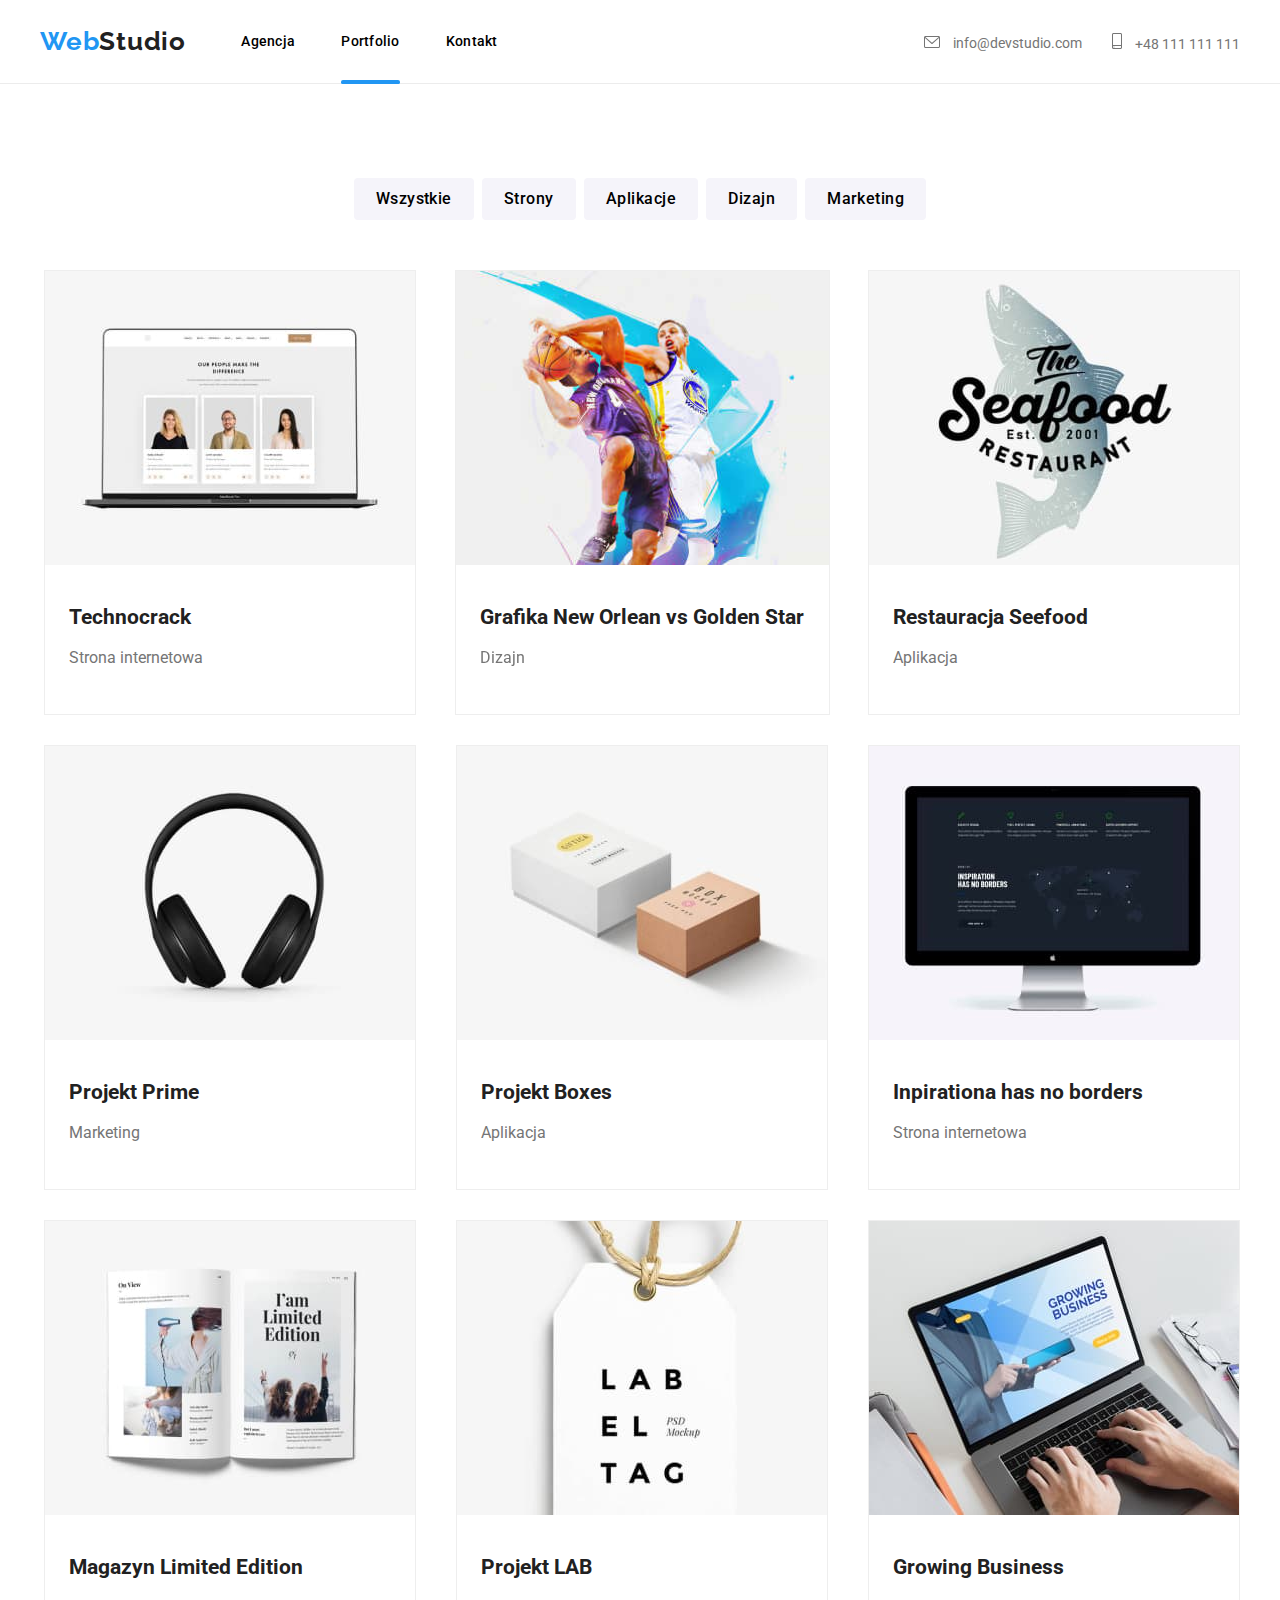
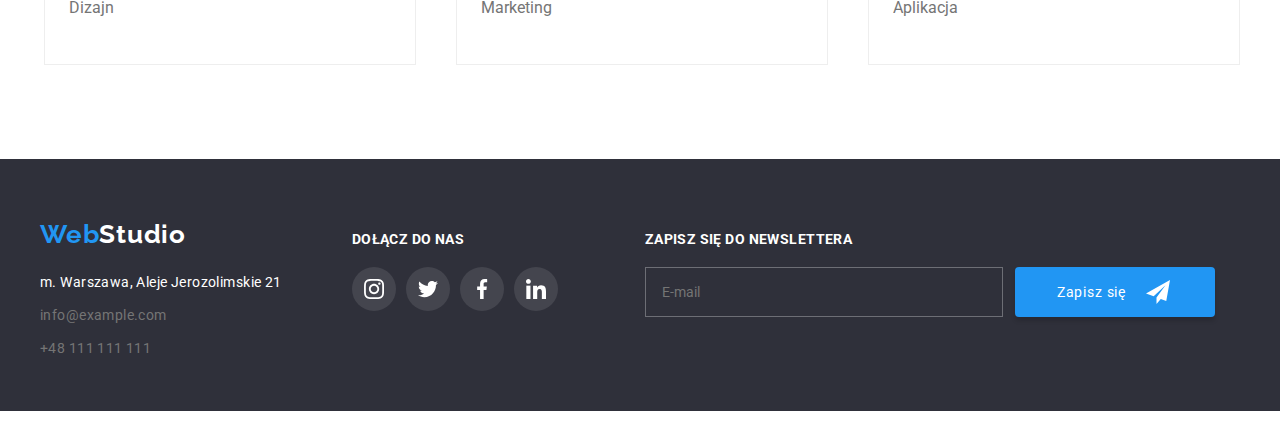
==== commit b0aeedb8: "poprawki BEM i SASS c.d." ====
--- a/portfolio.html
+++ b/portfolio.html
@@ -17,29 +17,33 @@
         <div class="container page-header--container">
             <a class="logo" href="index.html">Web<span class="logo--accent-header">Studio</span></a>
             <nav class="navigation">
-                <ul class="list">
-                    <li class="list__item"><a class="list__link" href="index.html">Agencja</a></li>
-                    <li class="list__item"><a class="list__link  list__link--active" href="portfolio.html">Portfolio</a></li>
-                    <li class="list__item"><a class="list__link" href="/contact">Kontakt</a></li>
+                <ul class="navigation__list">
+                    <li class="navigation__item"><a class="navigation__link" href="index.html">Agencja</a></li>
+                    <li class="navigation__item"><a class="navigation__link navigation__link--active" href="portfolio.html">Portfolio</a></li>
+                    <li class="navigation__item"><a class="navigation__link" href="/contact">Kontakt</a></li>
                 </ul>
             </nav>
-            <div class="header-contacts">
-                <a href="mailto:info@devstudio.com" class="contact-link">
-                    <svg class="contact-link__icon" width="16" height="12">
-                        <use href="images/icon.svg#icon-envelope"></use>
-                    </svg> info@devstudio.com</a>
-            </div>
-            <div class="header-contacts">
-                <a href="tel:+48111111111" class="contact-link">
-                    <svg class="contact-link__icon" width="10" height="16">
-                        <use href="images/icon.svg#icon-smartphone"></use>
-                    </svg> +48 111 111 111</a>
-            </div>
+            <ul class="contact">
+                <li class="contact__item">
+                    <a href="mailto:info@devstudio.com" class="contact__link">
+                        <svg class="contact__icon" width="16" height="12">
+                            <use href="images/icon.svg#icon-envelope"></use>
+                        </svg> info@devstudio.com
+                    </a>
+                </li>
+                <li class="contact__item">
+                    <a href="tel:+48111111111" class="contact__link">
+                        <svg class="contact__icon" width="10" height="16">
+                            <use href="images/icon.svg#icon-smartphone"></use>
+                        </svg> +48 111 111 111
+                    </a>
+                </li>
+            </ul>
         </div>
     </header>
     <main>
         <section class="portfolio-buttons">
-            <div class="container portfolio-buttons--container">
+            <div class="container">
                 <ul class="portfolio-buttons-list">
                     <li class="portfolio-buttons__item"><button class="portfolio-buttons__button" type="button">Wszystkie</button></li>
                     <li class="portfolio-buttons__item"><button class="portfolio-buttons__button" type="button">Strony</button></li>
@@ -49,7 +53,7 @@
                 </ul>
             </div>
         </section>
-        <section>
+        <section class="portfolio">
             <div class="container">
             <ul class="portfolio-list">
                 <li class="portfolio__item">    
@@ -185,8 +189,8 @@
         <div class="container">
             <div class="footer-flex">
                 <div class="footer-aside footer-aside--container">
-                    <a class="footer-logo" href="/"><span class="footer-logo footer-logo--accent">Web</span><span
-                            class="footer-logo footer-logo--accent-light">Studio</span></a>
+                    <a class="logo" href="/"><span class="logo logo--accent-footer">Web</span><span
+                            class="logo logo--accent-footer-light">Studio</span></a>
                     <div class="footer-adress footer-adress--container">
                         <address class="footer-adress__item">m. Warszawa, Aleje Jerozolimskie 21</address>
                         <address class="footer-adress__item">
@@ -199,31 +203,31 @@
                 </div>
                 <section class="footer-social-links">
                     <h4 class="footer-social-links__tittle"> DOŁĄCZ DO NAS</h4>
-                    <ul class="footer-social-list">
-                        <li class="footer-social-list__item">
-                            <a class="footer-social__link" href="https://www.instagram.com">
-                                <svg class="footer-social__icon" width="44" height="44">
+                    <ul class="social-list social-list--footer">
+                        <li class="social-list__item--footer">
+                            <a class=" social-list__link social-list__link--footer" href="https://www.instagram.com">
+                                <svg class="social-list__icon social-list__icon--footer" width="44" height="44">
                                     <use href="images/icon.svg#icon-instagram"></use>
                                 </svg>
                             </a>
                         </li>
-                        <li class="footer-social-list__item">
-                            <a class="footer-social__link" href="https://twitter.com">
-                                <svg class="footer-social__icon" width="44" height="44">
+                        <li class="social-list__item--footer">
+                            <a class=" social-list__link social-list__link--footer" href="https://twitter.com">
+                                <svg class="social-list__icon social-list__icon--footer" width="44" height="44">
                                     <use href="images/icon.svg#icon-twitter"></use>
                                 </svg>
                             </a>
                         </li>
-                        <li class="footer-social-list__item">
-                            <a class="footer-social__link" href="https://facebook.com">
-                                <svg class="footer-social__icon" width="44" height="44">
+                        <li class="social-list__item--footer">
+                            <a class=" social-list__link social-list__link--footer" href="https://facebook.com">
+                                <svg class="social-list__icon social-list__icon--footer" width="44" height="44">
                                     <use href="images/icon.svg#icon-facebook"></use>
                                 </svg>
                             </a>
                         </li>
-                        <li class="footer-social-list__item">
-                            <a class="footer-social__link" href="https://pl.linkedin.com/">
-                                <svg class="footer-social__icon" width="44" height="44">
+                        <li class="social-list__item--footer">
+                            <a class=" social-list__link social-list__link--footer" href="https://pl.linkedin.com/">
+                                <svg class="social-list__icon social-list__icon--footer" width="44" height="44">
                                     <use href="images/icon.svg#icon-in"></use>
                                 </svg>
                             </a>
--- a/css/main.min.css
+++ b/css/main.min.css
@@ -1 +1 @@
-.visually-hidden{position:absolute;clip:rect(1px 1px 1px 1px);clip:rect(1 px 1px 1px 1px);padding:0;border:0;height:1px;width:1px;overflow:hidden}body{font-family:"Roboto","Raleway",sans-serif;color:var(--main-color)}:root{--main-color: #212121;--logo-color: #2196F3;--link-color: #757575;--link-color1: #AFB1B8;--bg-color: #2F303A}a{text-decoration:none;color:#000}ul,p{padding:0;margin:0}h1,h2,h3,h4,h5,h6{margin:0}.link{font-weight:500;font-size:14px;line-height:1.17;letter-spacing:.02em;transition-property:color;transition-duration:250ms;transition-timing-function:cubic-bezier(0.4, 0, 0.2, 1)}.link:hover,.link:focus,.link:active{color:var(--logo-color)}a svg{fill:currentColor}h2{font-size:36px;line-height:1.17;letter-spacing:.06em;text-align:center;padding-bottom:50px}.container{width:1200px;padding:0;align-items:center;margin:0 auto}.backdrop{position:fixed;top:0;left:0;width:100%;height:100%;background-color:#e5e5e5;background:rgba(0,0,0,.2);transition-property:transform,scale,opacity;transition:2500ms cubic-bezier(0.19, 1, 0.22, 1);animation-name:modalmove;animation-duration:4000ms;animation-iteration-count:1;animation-timing-function:cubic-bezier(0.075, 0.82, 0.165, 1)}.is-hidden{opacity:0;visibility:hidden;pointer-events:none}.is-hidden.modal{transform:translate(-50%);transition:2500ms cubic-bezier(0.19, 1, 0.22, 1)}.modal{position:absolute;width:528px;height:581px;left:50%;top:50%;background:#fff;box-shadow:0px 1px 3px rgba(0,0,0,.12),0px 1px 1px rgba(0,0,0,.14),0px 2px 1px rgba(0,0,0,.2);border-radius:4px;transition-property:transform,scale,opacity;transform:translate(-50%, -50%)}@keyframes modalmove{0%{transform:scale(0%);opacity:.7}50%{transform:scale(50%);opacity:.7}100%{transform:scale(100%);opacity:1}}.modal__close-btn{width:30px;height:30px;position:absolute;left:490px;top:8px;background-color:#fff;border:1px solid rgba(0,0,0,.1);border-radius:50%;font-size:15px;display:block;justify-items:center}.modal__tittle{position:absolute;width:448px;height:23px;left:40px;top:40px;font-family:"Roboto";font-style:normal;font-weight:700;font-size:20px;line-height:23px;text-align:center;letter-spacing:.03em;color:#212121}.modal-inputs{position:absolute;width:448px;height:342px;left:40px;top:75px}.modal-inputs__label{display:flex;flex-direction:column;color:#757575;font-weight:400;font-size:12px;line-height:14px;letter-spacing:.01em;margin-top:0}.modal-inputs__label:nth-child(4){height:120px}.modal-inputs__label:focus-within{fill:#2196f3;color:var(--main-color)}.modal-inputs__input,.modal-inputs__textarea{color:rgba(117,117,117,.5);padding:12px 42px;border:1px solid rgba(33,33,33,.2);border-radius:4px;margin-top:4px;transition-property:color,border,fill;transition-duration:250ms;transition-timing-function:cubic-bezier(0.4, 0, 0.2, 1)}.modal-inputs__input:focus,.modal-inputs__textarea:focus{border:1px solid var(--logo-color);fill:#2196f3;outline:none;color:#000}.modal-inputs__textarea{resize:none;text-align:left;height:120px;padding-left:16px}.modal__icon{width:18px;height:18px;position:relative;left:12px;bottom:28px;transition-property:border,fill;transition-duration:250ms;transition-timing-function:cubic-bezier(0.4, 0, 0.2, 1)}.checkbox{display:flex;flex-direction:column;color:#757575;font-weight:400;font-size:12px;line-height:14px;letter-spacing:.01em;margin-top:0;justify-content:center;align-items:center}.checkbox__link{text-decoration:underline;color:var(--logo-color)}.checkbox__text{display:flex;justify-content:center;align-items:center;margin-top:20px}.checkbox__text::before{content:"";display:inline-block;width:16px;height:16px;outline:1px solid var(--main-color);border-radius:2px;border:none;margin-right:5px}.checkbox__input:checked+.checkbox__text::before{background-color:var(--logo-color);background-image:url(../images/input.svg);background-repeat:no-repeat;background-position:center;border:3px solid var(--logo-color);outline:var(--logo-color)}.submit-button{width:200px;height:50px;background:#2196f3;box-shadow:0px 4px 4px rgba(0,0,0,.15);border:#2196f3 solid;border-radius:4px;font-weight:700;font-size:16px;line-height:30px;align-items:center;text-align:center;letter-spacing:.06em;color:#fff;justify-items:center;align-items:center;margin:30px auto 40px}.logo{font-family:"Raleway";font-weight:700;font-size:26px;line-height:1.17;margin-right:93px;letter-spacing:.03em;padding:25px 0;color:var(--logo-color)}.logo:hover{text-decoration-color:var(--logo-color)}.logo--accent-header{color:var(--main-color)}.logo-accent-footer{color:#fff}.footer-logo{font-family:"Raleway";font-weight:700;font-size:26px;line-height:1.17;letter-spacing:.03em;margin-bottom:20px}.footer-logo--accent{color:var(--logo-color)}.footer-logo--accent-light{color:#fff}button{font-family:inherit;cursor:pointer;display:flex;justify-content:center}.title-section__title-button{width:200px;height:50px;font-weight:700;line-height:1.87;letter-spacing:.06em;color:#fff;background:var(--logo-color);box-shadow:0px 4px 4px rgba(0,0,0,.15);border-radius:4px;border:none;align-items:center;justify-content:center}.portfolio-buttons--container{display:flex;justify-content:center;padding-top:94px;padding-bottom:50px}.portfolio-buttons-list{list-style:none;padding:0;margin:0;justify-content:space-between;display:flex}.portfolio-buttons__item:not(:last-child){padding-right:8px}.portfolio-buttons__button{padding:6px 22px;background:#f5f4fa;border-radius:4px;font-weight:500;line-height:1.875;letter-spacing:.03em;border:none;transition-property:background-color,color,box-shadow;transition-duration:250ms;transition-timing-function:cubic-bezier(0.4, 0, 0.2, 1)}.portfolio-buttons__button:hover,.portfolio-buttons__button:focus,.portfolio-buttons__button:active{background-color:var(--logo-color);color:#fff;box-shadow:0px 3px 1px rgba(0,0,0,.1),0px 1px 2px rgba(0,0,0,.08),0px 2px 2px rgba(0,0,0,.12);border-radius:4px}.link-contact{font-size:14px;color:var(--link-color);padding:32px 0;transition-property:color;transition-duration:250ms;transition-timing-function:cubic-bezier(0.4, 0, 0.2, 1)}.link-contact:hover,.link-contact:focus{color:var(--logo-color)}.title-section__title{max-width:696px;font-weight:900;font-size:44px;line-height:1.36;color:#fff;text-align:center;letter-spacing:.06em;margin-bottom:30px;text-transform:uppercase}.portfolio__card{object-fit:fill;margin:0;margin-right:0px;margin-left:4px;line-height:2;background:#fff;border:1px solid #eee;cursor:pointer;position:relative;overflow:hidden;transition-property:box-shadow;transition-duration:250ms;transition-timing-function:cubic-bezier(0.4, 0, 0.2, 1)}.portfolio__card:hover,.portfolio__card:focus{box-shadow:0px 1px 1px rgba(0,0,0,.12),0px 4px 4px rgba(0,0,0,.06),1px 4px 6px rgba(0,0,0,.16)}.portfolio__img{position:relative;object-fit:cover}.portfolio-caption{font-size:18px;position:sticky;opacity:1;bottom:0px;left:0px;background-color:#fff;padding:20px 24px}.portfolio-caption--accent{text-align:left;font-size:16px;padding:4px 0px 20px;padding-left:0px;color:#757575}.overlay{margin:0;position:absolute;width:100%;height:294px;left:0px;bottom:149px;overflow:hidden;background:rgba(33,150,243,.9);transform:translatey(100%);transition-property:transform;transition-duration:250ms;transition-timing-function:cubic-bezier(0.4, 0, 0.2, 1);opacity:0}.portfolio__card:hover .overlay,.portfolio__card:focus .overlay{opacity:1;transform:translatey(0)}.overlay-text{position:absolute;width:301px;height:196px;left:24px;top:49px;font-family:"Roboto";font-style:normal;font-weight:400;font-size:18px;line-height:28px;letter-spacing:.03em;color:#fff}.advantages__img{display:flex;justify-content:center;padding:25px 0;background-color:#f5f4fa;border-radius:4%;height:120px;margin-bottom:30px}.advantages__tittle{font-size:14px;line-height:1.17;margin-bottom:10px;text-transform:uppercase}.advantages__text{font-size:14px;line-height:24px;color:var(--link-color);text-align:left;vertical-align:top}.advantages__icon{width:70px;height:70px;align-items:center}.images__label{font-size:14px;color:#fff;font-weight:700;line-height:16px;text-align:center;justify-items:center;letter-spacing:.03em;text-transform:uppercase;background:rgba(47,48,58,.8);padding-top:27px;position:absolute;width:370px;height:70px;left:0px;bottom:0px}.team-tittle{font-size:36px;line-height:1.17;letter-spacing:.06em;text-align:center;padding-bottom:50px}.team-list{list-style:none;padding:0;margin:0;justify-content:space-between;display:flex}.team__card{margin:0;padding:0;line-height:1.17;background:#fff;box-shadow:0px 1px 3px rgba(0,0,0,.12),0px 1px 1px rgba(0,0,0,.14),0px 2px 1px rgba(0,0,0,.2);border-radius:0px 0px 4px 4px}.team__caption{font-size:16px;text-align:center;padding:30px 99px 10px}.team-caption--accent{line-height:1.875;letter-spacing:.03em;padding-bottom:16px;text-align:center;color:var(--link-color)}.social-list{list-style:none;display:flex;justify-content:center;text-decoration:none;padding-bottom:42px}.social-list__item{font-weight:500;font-size:14px;line-height:1.17;letter-spacing:.02em;transition-property:color;transition-duration:250ms;transition-timing-function:cubic-bezier(0.4, 0, 0.2, 1)}.social-list__link{width:44px;height:44px;display:flex;justify-content:center;align-items:center;border-radius:50%;background-color:#fff;color:var(--link-color1);margin-right:10px;transition-property:background-color,color;transition-duration:250ms;transition-timing-function:cubic-bezier(0.4, 0, 0.2, 1)}.social-list__link:hover,.social-list__link:focus{background-color:#2196f3;color:#fff}.social-list__icon{width:20px;height:20px;display:flex;color:currentColor;justify-content:center;align-items:center}.client-item-list{width:170px;height:92px;border:1px solid #afb1b8;border-radius:4%;cursor:pointer;display:flex;justify-content:center;color:var(--link-color1);transition-property:color;transition-duration:250ms;transition-timing-function:cubic-bezier(0.4, 0, 0.2, 1)}.client-item-list:hover,.client-item-list:focus{color:var(--logo-color);border:1px solid var(--logo-color)}.client-item-list-icon{width:106px;height:61px;display:flex;align-items:center;margin:auto}.footer-social-links__tittle{font-style:normal;font-size:14px;font-weight:700;line-height:16px;letter-spacing:.03em;text-transform:uppercase;text-align:left;padding:72px 0 20px;color:#fff}.footer-social-list{display:flex;justify-content:space-between;text-decoration:none;list-style:none;padding:0;margin:0}.footer-social-list__item{margin-right:10px}.footer-social__link{width:44px;height:44px;display:flex;justify-content:center;align-items:center;border-radius:50%;color:#fff;background-color:rgba(255,255,255,.1);transition-property:background-color,color;transition-duration:250ms;transition-timing-function:cubic-bezier(0.4, 0, 0.2, 1)}.footer-social__link:hover,.footer-social__link:focus{background-color:#2196f3;color:#fff}.footer-social__icon{width:20px;height:20px;display:flex;color:#fff;justify-content:center;align-items:center}.address{font-style:normal}.adress-contacts{color:var(--link-color)}.newsletter-flex__tittle{font-style:normal;font-size:14px;font-weight:700;line-height:16px;letter-spacing:.03em;text-transform:uppercase;text-align:left;padding:72px 0 20px;color:#fff}.newsletter-submit__input{width:358px;height:50px;display:flex;align-items:flex-start;background-color:var(--bg-color);border:1px solid rgba(255,255,255,.3);margin-top:0px;margin-right:12px;padding-left:16px;transition:none;color:#fff;outline-color:#757575}.newsletter-submit__input:focus{border:3px solid rgba(255,255,255,.3);transition-property:border;transition-duration:250ms;transition-timing-function:cubic-bezier(0.4, 0, 0.2, 1);color:#fff}.newsletter-button{width:200px;height:50px;background:#2196f3;box-shadow:0px 4px 4px rgba(0,0,0,.15);border-radius:4px;letter-spacing:.06em;color:#fff;display:flex;align-items:center;padding-top:10px;padding-bottom:10px;padding-left:42px;padding-right:24px;border:none}.newsletter-button__svg{width:24px;height:24px;justify-content:center;align-items:center;margin:13px auto;display:flex}.page-header--container{display:flex;justify-content:space-between}.page-header{border-bottom:1px solid #ececec}.navigation{display:flex;padding-top:32px;padding-bottom:32px}.list{list-style:none;padding:0;margin:0;display:flex;justify-content:space-between}.list__item{display:flex;margin-right:371px;position:relative}.list__item:not(:last-child){margin-right:46px}.list__link{text-decoration:none;color:#000;font-weight:500;font-size:14px;line-height:1.17;letter-spacing:.02em;transition-property:color;transition-duration:250ms;transition-timing-function:cubic-bezier(0.4, 0, 0.2, 1)}.list__link--active::after{content:"";display:block;width:100%;border-top:4px solid #2196f3;border-radius:2px;position:relative;top:30px;background:#2196f3;margin-bottom:-6px}.header-contacts{display:flex;justify-content:center;align-items:center}.header-contacts:not(:last-child){margin-right:30px}.header-contacts:hover,.header-contacts:focus{fill:currentColor}.contact-link{text-decoration:none;font-size:14px;color:var(--link-color);padding:33px 0 31px;transition-property:color;transition-duration:250ms;transition-timing-function:cubic-bezier(0.4, 0, 0.2, 1)}.contact-link:hover,.contact-link:focus{color:var(--logo-color)}.contact-link__icon{margin-right:10px;fill:currentColor}.title-section{display:flex;flex-direction:column;align-items:center;justify-content:center;height:600px;padding:94px 0;background-image:linear-gradient(rgba(98, 100, 110, 0.4), rgba(98, 100, 110, 0.4)),url("../images/Img.jpg");background-size:cover;background-position:center;background-repeat:no-repeat}.title-section__container{justify-content:center;display:flex;flex-direction:column}.advantages{font-size:14px;line-height:1.71;letter-spacing:.03em;padding:94px 0;justify-content:space-between;margin:0}.advantages-list{display:flex;justify-content:space-between;margin-left:-10px;list-style:none}.advantages__item{align-items:center;justify-content:space-between;max-width:270px}.images{padding-bottom:94px}.images-list{text-decoration:none;list-style:none;padding:0;margin:0;justify-content:space-between;display:flex}.images-list__item{position:relative}.team{padding:94px 0;line-height:1.17;background-color:#f5f4fa;justify-content:space-between}.list-client-items{list-style-type:none;display:flex;justify-content:space-between;align-items:center;margin-bottom:94px}.clients h2{align-items:center;padding-top:94px;font-weight:700;font-size:36px;line-height:42px;text-align:center;letter-spacing:.03em;color:#212121}.page-footer{height:252px;font-weight:400;font-size:14px;line-height:1.71;color:#fff;background:var(--bg-color);letter-spacing:.03em}.footer-flex{display:flex;padding-bottom:60px}.footer-aside--container{padding-top:60px;padding-right:70px}.footer-adress--container{margin-top:20px}.footer-adress__item{font-style:normal;align-items:stretch;padding-bottom:9px}.footer-adress__link{color:var(--link-color);text-decoration:none}.footer-social-links{display:flex;align-items:baseline;justify-content:baseline;flex-direction:column}.newsletter-flex{display:flex;align-items:baseline;flex-direction:column;margin-left:77px}.newsletter-submit{display:flex;justify-content:center;align-content:center}.portfolio-list{list-style:none;padding:0;margin:0;display:flex;flex-wrap:wrap;justify-content:space-between;padding-bottom:94px}.portfolio__item:nth-child(-n+5){margin-bottom:30px}/*# sourceMappingURL=main.min.css.map */+.visually-hidden{position:absolute;clip:rect(1px 1px 1px 1px);clip:rect(1 px 1px 1px 1px);padding:0;border:0;height:1px;width:1px;overflow:hidden}body{font-family:"Roboto","Raleway",sans-serif;color:var(--main-color)}:root{--main-color: #212121;--logo-color: #2196F3;--link-color: #757575;--link-color1: #AFB1B8;--bg-color: #2F303A;--bg-icon-team: #F5F4FA;--light-logo-color: #FFFFFF}h1,h2,h3,h4,h5,h6{margin:0}.link{font-weight:500;font-size:14px;line-height:1.17;letter-spacing:.02em;transition-property:color;transition-duration:250ms;transition-timing-function:cubic-bezier(0.4, 0, 0.2, 1)}h2{font-family:"Roboto";font-style:normal;font-weight:700;font-size:36px;line-height:1.17;text-align:center;letter-spacing:.03em;color:var(--main-color);margin-bottom:50px}button{font-family:inherit;cursor:pointer;justify-content:center;display:flex}.container{width:1200px;padding:0;align-items:center;margin:0 auto}.page-header .container{display:flex;justify-content:space-between}.title-section .container{justify-content:center;display:flex;flex-direction:column}.images .container{padding-bottom:94px}.container .portfolio-buttons--container{display:flex;justify-content:center;padding-top:94px;padding-bottom:50px}.portfolio-buttons .container{display:flex;justify-content:center;padding-top:94px;padding-bottom:50px}.backdrop{position:fixed;top:0;left:0;width:100%;height:100%;background-color:#e5e5e5;background:rgba(0,0,0,.2);transition-property:transform,scale,opacity;transition:2500ms cubic-bezier(0.19, 1, 0.22, 1);animation-name:modalmove;animation-duration:4000ms;animation-iteration-count:1;animation-timing-function:cubic-bezier(0.075, 0.82, 0.165, 1)}.is-hidden{opacity:0;visibility:hidden;pointer-events:none}.is-hidden.modal{transform:translate(-50%);transition:2500ms cubic-bezier(0.19, 1, 0.22, 1)}.modal{position:absolute;width:528px;height:581px;left:50%;top:50%;background:#fff;box-shadow:0px 1px 3px rgba(0,0,0,.12),0px 1px 1px rgba(0,0,0,.14),0px 2px 1px rgba(0,0,0,.2);border-radius:4px;transition-property:transform,scale,opacity;transform:translate(-50%, -50%)}.modal__tittle{position:absolute;width:448px;height:23px;left:40px;top:40px;font-family:"Roboto";font-style:normal;font-weight:700;font-size:20px;line-height:23px;text-align:center;letter-spacing:.03em;color:#212121}.modal__close-btn{width:30px;height:30px;position:absolute;left:490px;top:8px;background-color:#fff;border:1px solid rgba(0,0,0,.1);border-radius:50%;font-size:15px;display:block;justify-items:center}.modal__icon{width:18px;height:18px;position:relative;left:12px;bottom:28px;transition-property:border,fill;transition-duration:250ms;transition-timing-function:cubic-bezier(0.4, 0, 0.2, 1)}@keyframes modalmove{0%{transform:scale(0%);opacity:.7}50%{transform:scale(50%);opacity:.7}100%{transform:scale(100%);opacity:1}}.modal-inputs{position:absolute;width:448px;height:342px;left:40px;top:75px}.modal-inputs__label{display:flex;flex-direction:column;color:#757575;font-weight:400;font-size:12px;line-height:14px;letter-spacing:.01em;margin-top:0}.modal-inputs__label:nth-child(4){height:120px}.modal-inputs__label:focus-within{fill:#2196f3}.modal-inputs__input,.modal-inputs__textarea{color:rgba(117,117,117,.5);padding:12px 42px;border:1px solid rgba(33,33,33,.2);border-radius:4px;margin-top:4px;transition-property:color,border,fill;transition-duration:250ms;transition-timing-function:cubic-bezier(0.4, 0, 0.2, 1)}.modal-inputs__input:focus,.modal-inputs__textarea:focus{border:1px solid var(--logo-color);fill:#2196f3;outline:none;color:#000}.modal-inputs__textarea--position{resize:none;text-align:left;height:120px;padding-left:16px}.checkbox{display:flex;flex-direction:column;color:#757575;font-weight:400;font-size:12px;line-height:14px;letter-spacing:.01em;margin-top:0;justify-content:center;align-items:center}.checkbox__link{text-decoration:underline;color:var(--logo-color)}.checkbox__text{display:flex;justify-content:center;align-items:center;margin-top:20px}.checkbox__text::before{content:"";display:inline-block;width:16px;height:16px;outline:1px solid var(--main-color);border-radius:2px;border:none;margin-right:5px}.checkbox__input:checked+.checkbox__text::before{background-color:var(--logo-color);background-image:url(../images/input.svg);background-repeat:no-repeat;background-position:center;border:3px solid var(--logo-color);outline:var(--logo-color)}.modal-button{width:200px;height:50px;background:var(--logo-color);box-shadow:0px 4px 4px rgba(0,0,0,.15);border:var(--logo-color) solid;border-radius:4px;font-weight:700;font-size:16px;line-height:30px;align-items:center;text-align:center;letter-spacing:.06em;color:var(--light-logo-color);margin:30px auto 40px}.logo{font-family:"Raleway";font-weight:700;font-size:26px;line-height:1.17;letter-spacing:.03em;text-decoration:none;color:var(--logo-color)}.logo:hover{text-decoration-color:var(--logo-color)}.logo--page-header{padding:25px 0;margin-right:93px}.logo--accent-header{color:var(--main-color)}.logo--accent-footer{color:var(--logo-color)}.logo--accent-footer-light{color:var(--light-logo-color)}.navigation{display:flex;padding-top:32px;padding-bottom:32px}.navigation__list{list-style:none;padding:0;margin:0;display:flex;justify-content:space-between}.navigation__item{display:flex;margin-right:371px;position:relative}.navigation__item:not(:last-child){margin-right:46px}.navigation__link{text-decoration:none;color:#000;font-weight:500;font-size:14px;line-height:1.17;letter-spacing:.02em;transition-property:color;transition-duration:250ms;transition-timing-function:cubic-bezier(0.4, 0, 0.2, 1)}.navigation__link:hover,.navigation__link:focus{color:var(--logo-color)}.navigation__link--active::after{content:"";display:block;width:100%;border-top:4px solid #2196f3;border-radius:2px;position:relative;top:30px;background:#2196f3;margin-bottom:-6px}.portfolio-buttons-list{list-style:none;padding:0;margin:0;justify-content:space-between;display:flex}.portfolio-buttons__item:not(:last-child){padding-right:8px}.portfolio-buttons__button{padding:6px 22px;background:#f5f4fa;border-radius:4px;font-weight:500;line-height:1.875;letter-spacing:.03em;border:none;transition-property:background-color,color,box-shadow;transition-duration:250ms;transition-timing-function:cubic-bezier(0.4, 0, 0.2, 1)}.portfolio-buttons__button:hover,.portfolio-buttons__button:focus,.portfolio-buttons__button:active{background-color:var(--logo-color);color:#fff;box-shadow:0px 3px 1px rgba(0,0,0,.1),0px 1px 2px rgba(0,0,0,.08),0px 2px 2px rgba(0,0,0,.12);border-radius:4px}.title-section__title{max-width:696px;font-weight:900;font-size:44px;line-height:1.36;color:#fff;text-align:center;letter-spacing:.06em;margin-bottom:30px;text-transform:uppercase}.title-section__title-button{width:200px;height:50px;font-weight:700;line-height:1.87;letter-spacing:.06em;color:#fff;background:var(--logo-color);box-shadow:0px 4px 4px rgba(0,0,0,.15);border-radius:4px;border:none;align-items:center;justify-content:center}.portfolio__card{object-fit:fill;margin:0;margin-right:0px;margin-left:4px;line-height:2;background:#fff;border:1px solid #eee;cursor:pointer;position:relative;overflow:hidden;transition-property:box-shadow;transition-duration:250ms;transition-timing-function:cubic-bezier(0.4, 0, 0.2, 1)}.portfolio__card:hover,.portfolio__card:focus{box-shadow:0px 1px 1px rgba(0,0,0,.12),0px 4px 4px rgba(0,0,0,.06),1px 4px 6px rgba(0,0,0,.16)}.portfolio__img{position:relative;object-fit:cover}.portfolio-caption{font-size:18px;position:sticky;opacity:1;bottom:0px;left:0px;background-color:#fff;padding:20px 24px;margin:0}.portfolio-caption--accent{text-align:left;font-size:16px;padding:4px 0px 20px;padding-left:0px;color:#757575}.overlay{margin:0;position:absolute;width:100%;height:294px;left:0px;bottom:149px;overflow:hidden;background:rgba(33,150,243,.9);transform:translatey(100%);transition-property:transform;transition-duration:250ms;transition-timing-function:cubic-bezier(0.4, 0, 0.2, 1);opacity:0}.portfolio__card:hover .overlay,.portfolio__card:focus .overlay{opacity:1;transform:translatey(0)}.overlay-text{position:absolute;width:301px;height:196px;left:24px;top:49px;font-family:"Roboto";font-style:normal;font-weight:400;font-size:18px;line-height:28px;letter-spacing:.03em;color:#fff}.advantages__img{display:flex;justify-content:center;padding:25px 0;background-color:var(--bg-icon-team);border-radius:4%;height:120px;margin-bottom:30px}.advantages__icon{width:70px;height:70px;align-items:center}.advantages__tittle{font-size:14px;line-height:1.17;margin-bottom:10px;text-transform:uppercase}.advantages__text{font-size:14px;line-height:24px;color:var(--link-color);text-align:left;vertical-align:top}.images__label{position:absolute;width:370px;height:70px;left:0px;bottom:0px;margin:0;font-size:14px;color:#fff;font-weight:700;line-height:16px;text-align:center;justify-items:center;letter-spacing:.03em;text-transform:uppercase;background:rgba(47,48,58,.8);padding-top:27px}.team__card{margin:0;padding:0;line-height:1.17;background:#fff;box-shadow:0px 1px 3px rgba(0,0,0,.12),0px 1px 1px rgba(0,0,0,.14),0px 2px 1px rgba(0,0,0,.2);border-radius:0px 0px 4px 4px}.team__name{font-size:16px;text-align:center;padding:30px 99px 10px}.team__caption--accent{line-height:1.875;letter-spacing:.03em;padding-bottom:16px;text-align:center;color:var(--link-color)}.social-list{display:flex;justify-content:center;text-decoration:none;list-style:none;padding-bottom:42px;margin:0;padding-left:0}.social-list__item{font-weight:500;font-size:14px;line-height:1.17;letter-spacing:.02em}.social-list__link{width:44px;height:44px;display:flex;justify-content:center;align-items:center;border-radius:50%;background-color:#fff;fill:var(--link-color1);margin-right:10px;transition-property:background-color;transition-duration:250ms;transition-timing-function:cubic-bezier(0.4, 0, 0.2, 1)}.social-list__link:hover,.social-list__link:focus{background-color:#2196f3;color:#fff;fill:currentColor}.social-list__icon{width:20px;height:20px;display:flex;color:currentColor;justify-content:center;align-items:center}.social-list--footer{justify-content:space-between;padding:0;margin:0}.social-list__item--footer{margin-right:10px}.social-list__link--footer{color:#fff;background-color:rgba(255,255,255,.1);margin-right:0}.social-list__icon--footer{fill:var(--light-logo-color)}.clients__item{width:170px;height:92px;border:1px solid #afb1b8;border-radius:4%;cursor:pointer;display:flex;justify-content:center;color:var(--link-color1);transition-property:fill;transition-duration:250ms;transition-timing-function:cubic-bezier(0.4, 0, 0.2, 1)}.clients__item:hover,.clients__item:focus{color:var(--logo-color);fill:currentColor;border:1px solid var(--logo-color)}.clients__icon{fill:currentColor;width:106px;height:61px;display:flex;align-items:center;margin:auto}.newsletter-flex__tittle{font-style:normal;font-size:14px;font-weight:700;line-height:16px;letter-spacing:.03em;text-transform:uppercase;text-align:left;padding:72px 0 20px;color:var(--light-logo-color)}.newsletter-submit__input{width:358px;height:50px;display:flex;align-items:flex-start;background-color:var(--bg-color);border:1px solid rgba(255,255,255,.3);margin-top:0px;margin-right:12px;padding-left:16px;transition:none;color:var(--light-logo-color);outline-color:var(--link-color)}.newsletter-submit__input:focus{outline-color:var(--link-color);transition-property:border;transition-duration:250ms;transition-timing-function:cubic-bezier(0.4, 0, 0.2, 1)}.newsletter-button{width:200px;height:50px;background:var(--logo-color);box-shadow:0px 4px 4px rgba(0,0,0,.15);border-radius:4px;letter-spacing:.06em;color:var(--light-logo-color);display:flex;align-items:center;padding-top:10px;padding-bottom:10px;padding-left:42px;padding-right:24px;border:none}.newsletter-button__svg{width:24px;height:24px;justify-content:center;align-items:center;margin:13px auto;display:flex}.page-header{border-bottom:1px solid #ececec}.contact{display:flex;justify-content:center;align-items:center;margin:0;padding:0}.contact:hover,.contact:focus{fill:currentColor}.contact__item{list-style:none;display:flex;justify-content:space-between}.contact__item:not(:last-child){margin-right:30px}.contact__link{text-decoration:none;font-size:14px;color:var(--link-color);padding:33px 0 31px;transition-property:color;transition-duration:250ms;transition-timing-function:cubic-bezier(0.4, 0, 0.2, 1);fill:currentColor}.contact__link:hover,.contact__link:focus{color:var(--logo-color)}.contact__icon{margin-right:10px;fill:currentColor}.title-section{display:flex;flex-direction:column;align-items:center;justify-content:center;height:600px;padding:94px 0;background-image:linear-gradient(rgba(98, 100, 110, 0.4), rgba(98, 100, 110, 0.4)),url("../images/Img.jpg");background-size:cover;background-position:center;background-repeat:no-repeat}.advantages{font-size:14px;line-height:1.71;letter-spacing:.03em;padding:94px 0;justify-content:space-between;margin:0}.advantages__list{display:flex;justify-content:space-between;margin-left:-10px;list-style:none}.advantages__item{align-items:center;justify-content:space-between;max-width:270px}.images__list{text-decoration:none;list-style:none;padding:0;margin:0;justify-content:space-between;display:flex}.images__item{position:relative}.team{padding:94px 0;line-height:1.17;background-color:var(--bg-icon-team);justify-content:space-between}.team__list{list-style:none;padding:0;margin:0;justify-content:space-between;display:flex}.clients{padding-top:94px}.clients__list{list-style-type:none;display:flex;justify-content:space-between;align-items:center;margin-bottom:94px}.page-footer{height:252px;font-weight:400;font-size:14px;line-height:1.71;color:#fff;background:var(--bg-color);letter-spacing:.03em}.footer-flex{display:flex;padding-bottom:60px}.footer-aside{padding-top:60px;padding-right:70px}.footer-adress{margin-top:20px}.footer-adress__item{font-style:normal;align-items:stretch;padding-bottom:9px}.footer-adress__link{color:var(--link-color);text-decoration:none}.footer-social-links{display:flex;align-items:baseline;justify-content:baseline;flex-direction:column}.footer-social-links__tittle{font-style:normal;font-size:14px;font-weight:700;line-height:16px;letter-spacing:.03em;text-transform:uppercase;text-align:left;padding:72px 0 20px;color:#fff}.newsletter-flex{display:flex;align-items:baseline;flex-direction:column;margin-left:77px}.newsletter-submit{display:flex;justify-content:center;align-content:center}.portfolio-list{list-style:none;padding:0;margin:0;display:flex;flex-wrap:wrap;justify-content:space-between;padding-bottom:94px}.portfolio__item:nth-child(-n+5){margin-bottom:30px}/*# sourceMappingURL=main.min.css.map */